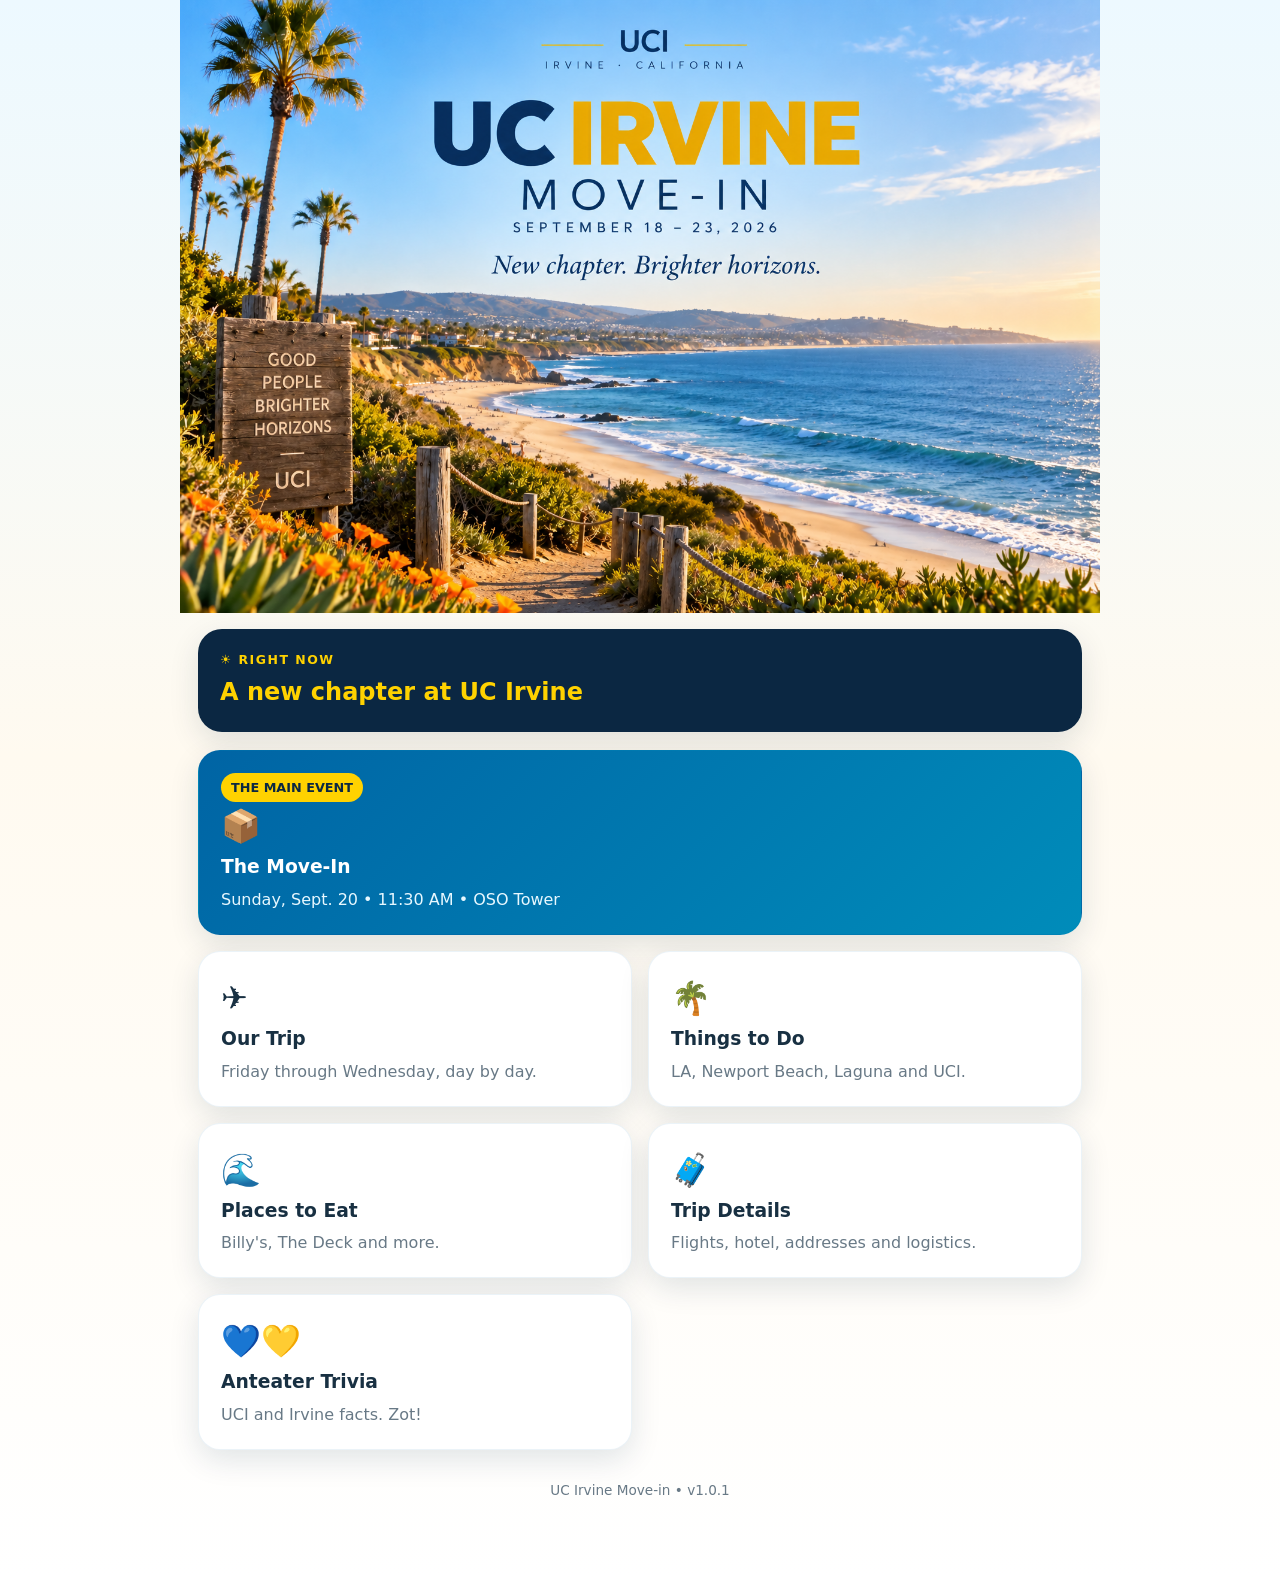
==== index.html @ 87d3b4e6 "Update UC Irvine Move-in app to v1.0.1" ====
<!doctype html><html><head><meta charset="utf-8"><meta name="viewport" content="width=device-width,initial-scale=1"><title>UC Irvine Move-in</title><link rel="stylesheet" href="styles.css"></head><body><main class="wrap"><section class="hero hero-image" aria-label="UC Irvine Move-in, September 18–23, 2026"></section><section class="right-now"><div class="eyebrow">☀️ Right Now</div><strong id="right-now-text">California is coming</strong></section><section class="grid"><a class="card feature" href="move-in.html"><span class="badge">THE MAIN EVENT</span><div class="icon">📦</div><h3>The Move-In</h3><p>Sunday, Sept. 20 • 11:30 AM • OSO Tower</p></a><a class="card" href="trip.html"><div class="icon">✈️</div><h3>Our Trip</h3><p>Friday through Wednesday, day by day.</p></a><a class="card" href="things.html"><div class="icon">🌴</div><h3>Things to Do</h3><p>LA, Newport Beach, Laguna and UCI.</p></a><a class="card" href="food.html"><div class="icon">🌊</div><h3>Places to Eat</h3><p>Billy's, The Deck and more.</p></a><a class="card" href="details.html"><div class="icon">🧳</div><h3>Trip Details</h3><p>Flights, hotel, addresses and logistics.</p></a><a class="card" href="trivia.html"><div class="icon">💙💛</div><h3>Anteater Trivia</h3><p>UCI and Irvine facts. Zot!</p></a></section><div class="footer">UC Irvine Move-in • v1.0.1</div></main><script src="app.js"></script></body></html>
---- styles.css ----
:root{--blue:#0064a4;--gold:#ffd200;--navy:#0b2742;--sand:#fff8e8;--sky:#e9f7ff;--ink:#183042;--muted:#687986;--white:#fff;--shadow:0 10px 30px rgba(11,39,66,.12)}
*{box-sizing:border-box}body{margin:0;font-family:Inter,system-ui,-apple-system,BlinkMacSystemFont,"Segoe UI",sans-serif;color:var(--ink);background:linear-gradient(180deg,#edf9ff 0,#fffaf0 48%,#fff 100%);line-height:1.5}a{color:inherit}.wrap{max-width:920px;margin:auto;padding:0 18px 48px}.hero{margin:0 -18px 24px;min-height:360px;background:url('hero-coast.png') center/cover no-repeat;display:flex;align-items:flex-end;padding:32px 24px;color:white}.hero-image{aspect-ratio:3/2;min-height:0}.eyebrow{text-transform:uppercase;font-weight:800;letter-spacing:.12em;font-size:.78rem;color:var(--gold)}h1{font-size:clamp(2.3rem,8vw,4.6rem);line-height:.95;margin:.35rem 0 .55rem}h2{font-size:1.6rem;margin:2rem 0 1rem}h3{margin:.2rem 0 .4rem}.subtitle{font-size:1.05rem;opacity:.95}.right-now{background:var(--navy);color:#fff;padding:22px;border-radius:24px;box-shadow:var(--shadow);margin-top:-8px}.right-now strong{display:block;color:var(--gold);font-size:1.5rem;margin-top:4px}.grid{display:grid;grid-template-columns:repeat(2,minmax(0,1fr));gap:16px;margin-top:18px}.card{background:white;border-radius:22px;padding:22px;text-decoration:none;box-shadow:var(--shadow);border:1px solid rgba(0,100,164,.08);transition:.15s transform}.card:hover{transform:translateY(-2px)}.card .icon{font-size:2rem}.card p{color:var(--muted);margin:.3rem 0 0}.feature{grid-column:1/-1;background:linear-gradient(135deg,var(--blue),#008cba);color:#fff}.feature p{color:#e7f8ff}.feature .badge{display:inline-block;background:var(--gold);color:var(--navy);font-weight:800;border-radius:999px;padding:5px 10px;font-size:.8rem}.back{display:inline-block;margin:14px 0;padding:9px 12px;background:#fff;border:1px solid rgba(0,100,164,.14);border-radius:999px;box-shadow:0 4px 14px rgba(11,39,66,.08);text-decoration:none;font-weight:800;color:var(--blue)}.page-head{background:var(--navy);color:#fff;margin:0 -18px 24px;padding:24px 18px}.page-head h1{font-size:2.3rem;margin:.2rem 0}.day,.info,.restaurant,.activity,.question{background:#fff;border-radius:20px;padding:20px;margin:14px 0;box-shadow:var(--shadow)}.day h2{margin:0;color:var(--blue)}.item{padding:12px 0;border-bottom:1px solid #e8eef2}.item:last-child{border-bottom:0}.time{font-weight:800;color:var(--navy)}.movein{border:3px solid var(--gold);background:linear-gradient(180deg,#fffdf2,#fff)}.pill{display:inline-block;border-radius:999px;background:var(--sky);color:var(--blue);font-weight:800;padding:4px 9px;margin:3px 4px 3px 0;font-size:.82rem}.photo{height:210px;border-radius:18px;background-size:cover;background-position:center;margin:12px 0}.button{display:inline-block;background:var(--blue);color:#fff;text-decoration:none;font-weight:800;padding:10px 14px;border-radius:12px;margin-top:8px}.answer-btn{display:block;width:100%;text-align:left;border:1px solid #c9d9e4;background:#fff;border-radius:12px;padding:12px;margin:8px 0;font:inherit;cursor:pointer}.answer-btn:hover{background:#f5fbff}.feedback{font-weight:800;margin-top:10px}.footer{text-align:center;color:var(--muted);padding:30px 0;font-size:.85rem}@media(max-width:620px){.grid{grid-template-columns:1fr}.hero-image{aspect-ratio:3/2;min-height:0}.feature{grid-column:auto}}
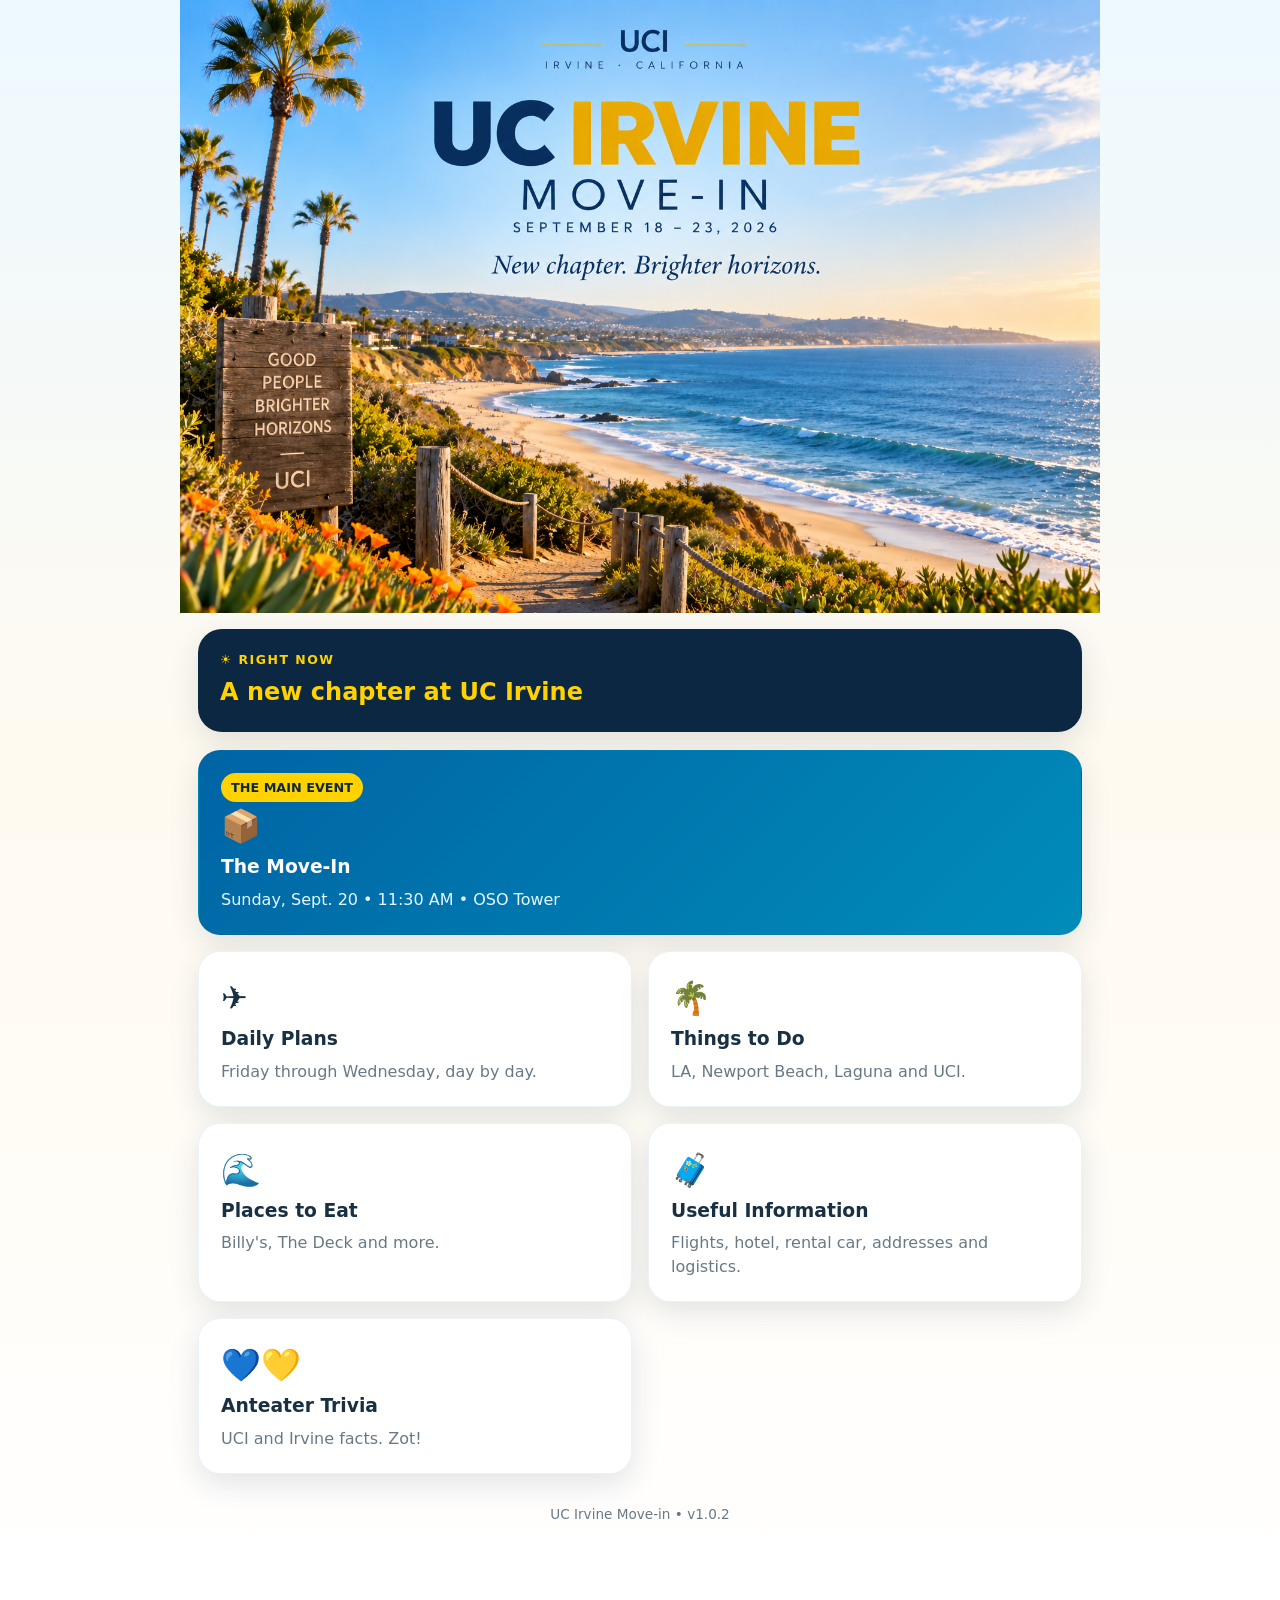
==== commit e95b22a0: "Update UC Irvine Move-in app to v1.0.2" ====
--- a/index.html
+++ b/index.html
@@ -1 +1 @@
-<!doctype html><html><head><meta charset="utf-8"><meta name="viewport" content="width=device-width,initial-scale=1"><title>UC Irvine Move-in</title><link rel="stylesheet" href="styles.css"></head><body><main class="wrap"><section class="hero hero-image" aria-label="UC Irvine Move-in, September 18–23, 2026"></section><section class="right-now"><div class="eyebrow">☀️ Right Now</div><strong id="right-now-text">California is coming</strong></section><section class="grid"><a class="card feature" href="move-in.html"><span class="badge">THE MAIN EVENT</span><div class="icon">📦</div><h3>The Move-In</h3><p>Sunday, Sept. 20 • 11:30 AM • OSO Tower</p></a><a class="card" href="trip.html"><div class="icon">✈️</div><h3>Our Trip</h3><p>Friday through Wednesday, day by day.</p></a><a class="card" href="things.html"><div class="icon">🌴</div><h3>Things to Do</h3><p>LA, Newport Beach, Laguna and UCI.</p></a><a class="card" href="food.html"><div class="icon">🌊</div><h3>Places to Eat</h3><p>Billy's, The Deck and more.</p></a><a class="card" href="details.html"><div class="icon">🧳</div><h3>Trip Details</h3><p>Flights, hotel, addresses and logistics.</p></a><a class="card" href="trivia.html"><div class="icon">💙💛</div><h3>Anteater Trivia</h3><p>UCI and Irvine facts. Zot!</p></a></section><div class="footer">UC Irvine Move-in • v1.0.1</div></main><script src="app.js"></script></body></html>
+<!doctype html><html><head><meta charset="utf-8"><meta name="viewport" content="width=device-width,initial-scale=1"><title>UC Irvine Move-in</title><link rel="stylesheet" href="styles.css"></head><body><main class="wrap"><section class="hero hero-image" aria-label="UC Irvine Move-in, September 18–23, 2026"></section><section class="right-now"><div class="eyebrow">☀️ Right Now</div><strong id="right-now-text">California is coming</strong></section><section class="grid"><a class="card feature" href="move-in.html"><span class="badge">THE MAIN EVENT</span><div class="icon">📦</div><h3>The Move-In</h3><p>Sunday, Sept. 20 • 11:30 AM • OSO Tower</p></a><a class="card" href="trip.html"><div class="icon">✈️</div><h3>Daily Plans</h3><p>Friday through Wednesday, day by day.</p></a><a class="card" href="things.html"><div class="icon">🌴</div><h3>Things to Do</h3><p>LA, Newport Beach, Laguna and UCI.</p></a><a class="card" href="food.html"><div class="icon">🌊</div><h3>Places to Eat</h3><p>Billy's, The Deck and more.</p></a><a class="card" href="details.html"><div class="icon">🧳</div><h3>Useful Information</h3><p>Flights, hotel, rental car, addresses and logistics.</p></a><a class="card" href="trivia.html"><div class="icon">💙💛</div><h3>Anteater Trivia</h3><p>UCI and Irvine facts. Zot!</p></a></section><div class="footer">UC Irvine Move-in • v1.0.2</div></main><script src="app.js"></script></body></html>
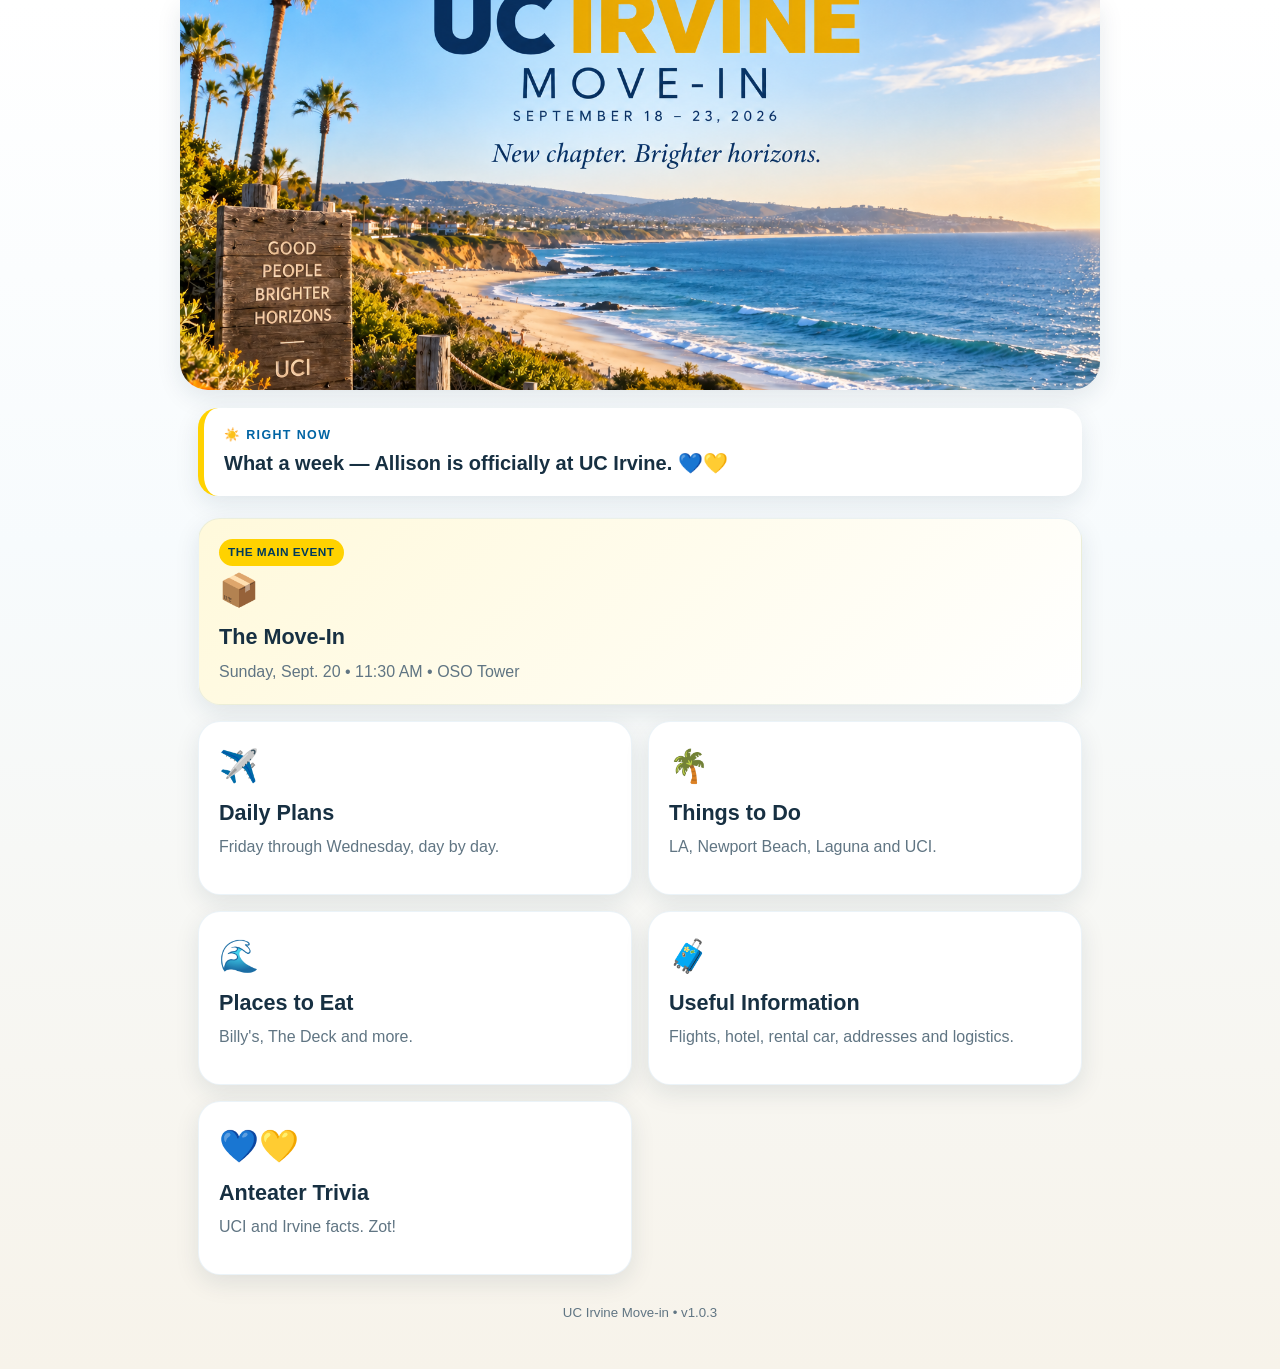
==== commit 5c380162: "Update hotel info and campus map in v1.0.3" ====
--- a/index.html
+++ b/index.html
@@ -1 +1 @@
-<!doctype html><html><head><meta charset="utf-8"><meta name="viewport" content="width=device-width,initial-scale=1"><title>UC Irvine Move-in</title><link rel="stylesheet" href="styles.css"></head><body><main class="wrap"><section class="hero hero-image" aria-label="UC Irvine Move-in, September 18–23, 2026"></section><section class="right-now"><div class="eyebrow">☀️ Right Now</div><strong id="right-now-text">California is coming</strong></section><section class="grid"><a class="card feature" href="move-in.html"><span class="badge">THE MAIN EVENT</span><div class="icon">📦</div><h3>The Move-In</h3><p>Sunday, Sept. 20 • 11:30 AM • OSO Tower</p></a><a class="card" href="trip.html"><div class="icon">✈️</div><h3>Daily Plans</h3><p>Friday through Wednesday, day by day.</p></a><a class="card" href="things.html"><div class="icon">🌴</div><h3>Things to Do</h3><p>LA, Newport Beach, Laguna and UCI.</p></a><a class="card" href="food.html"><div class="icon">🌊</div><h3>Places to Eat</h3><p>Billy's, The Deck and more.</p></a><a class="card" href="details.html"><div class="icon">🧳</div><h3>Useful Information</h3><p>Flights, hotel, rental car, addresses and logistics.</p></a><a class="card" href="trivia.html"><div class="icon">💙💛</div><h3>Anteater Trivia</h3><p>UCI and Irvine facts. Zot!</p></a></section><div class="footer">UC Irvine Move-in • v1.0.2</div></main><script src="app.js"></script></body></html>
+<!doctype html><html><head><meta charset="utf-8"><meta name="viewport" content="width=device-width,initial-scale=1"><title>UC Irvine Move-in</title><link rel="stylesheet" href="styles.css"></head><body><main class="wrap"><section class="hero hero-image" aria-label="UC Irvine Move-in, September 18–23, 2026"></section><section class="right-now"><div class="eyebrow">☀️ Right Now</div><strong id="right-now-text">California is coming</strong></section><section class="grid"><a class="card feature" href="move-in.html"><span class="badge">THE MAIN EVENT</span><div class="icon">📦</div><h3>The Move-In</h3><p>Sunday, Sept. 20 • 11:30 AM • OSO Tower</p></a><a class="card" href="trip.html"><div class="icon">✈️</div><h3>Daily Plans</h3><p>Friday through Wednesday, day by day.</p></a><a class="card" href="things.html"><div class="icon">🌴</div><h3>Things to Do</h3><p>LA, Newport Beach, Laguna and UCI.</p></a><a class="card" href="food.html"><div class="icon">🌊</div><h3>Places to Eat</h3><p>Billy's, The Deck and more.</p></a><a class="card" href="details.html"><div class="icon">🧳</div><h3>Useful Information</h3><p>Flights, hotel, rental car, addresses and logistics.</p></a><a class="card" href="trivia.html"><div class="icon">💙💛</div><h3>Anteater Trivia</h3><p>UCI and Irvine facts. Zot!</p></a></section><div class="footer">UC Irvine Move-in • v1.0.3</div></main><script src="app.js"></script></body></html>
--- a/styles.css
+++ b/styles.css
@@ -1,2 +1,3 @@
-:root{--blue:#0064a4;--gold:#ffd200;--navy:#0b2742;--sand:#fff8e8;--sky:#e9f7ff;--ink:#183042;--muted:#687986;--white:#fff;--shadow:0 10px 30px rgba(11,39,66,.12)}
-*{box-sizing:border-box}body{margin:0;font-family:Inter,system-ui,-apple-system,BlinkMacSystemFont,"Segoe UI",sans-serif;color:var(--ink);background:linear-gradient(180deg,#edf9ff 0,#fffaf0 48%,#fff 100%);line-height:1.5}a{color:inherit}.wrap{max-width:920px;margin:auto;padding:0 18px 48px}.hero{margin:0 -18px 24px;min-height:360px;background:url('hero-coast.png') center/cover no-repeat;display:flex;align-items:flex-end;padding:32px 24px;color:white}.hero-image{aspect-ratio:3/2;min-height:0}.eyebrow{text-transform:uppercase;font-weight:800;letter-spacing:.12em;font-size:.78rem;color:var(--gold)}h1{font-size:clamp(2.3rem,8vw,4.6rem);line-height:.95;margin:.35rem 0 .55rem}h2{font-size:1.6rem;margin:2rem 0 1rem}h3{margin:.2rem 0 .4rem}.subtitle{font-size:1.05rem;opacity:.95}.right-now{background:var(--navy);color:#fff;padding:22px;border-radius:24px;box-shadow:var(--shadow);margin-top:-8px}.right-now strong{display:block;color:var(--gold);font-size:1.5rem;margin-top:4px}.grid{display:grid;grid-template-columns:repeat(2,minmax(0,1fr));gap:16px;margin-top:18px}.card{background:white;border-radius:22px;padding:22px;text-decoration:none;box-shadow:var(--shadow);border:1px solid rgba(0,100,164,.08);transition:.15s transform}.card:hover{transform:translateY(-2px)}.card .icon{font-size:2rem}.card p{color:var(--muted);margin:.3rem 0 0}.feature{grid-column:1/-1;background:linear-gradient(135deg,var(--blue),#008cba);color:#fff}.feature p{color:#e7f8ff}.feature .badge{display:inline-block;background:var(--gold);color:var(--navy);font-weight:800;border-radius:999px;padding:5px 10px;font-size:.8rem}.back{display:inline-block;margin:14px 0;padding:9px 12px;background:#fff;border:1px solid rgba(0,100,164,.14);border-radius:999px;box-shadow:0 4px 14px rgba(11,39,66,.08);text-decoration:none;font-weight:800;color:var(--blue)}.page-head{background:var(--navy);color:#fff;margin:0 -18px 24px;padding:24px 18px}.page-head h1{font-size:2.3rem;margin:.2rem 0}.day,.info,.restaurant,.activity,.question{background:#fff;border-radius:20px;padding:20px;margin:14px 0;box-shadow:var(--shadow)}.day h2{margin:0;color:var(--blue)}.item{padding:12px 0;border-bottom:1px solid #e8eef2}.item:last-child{border-bottom:0}.time{font-weight:800;color:var(--navy)}.movein{border:3px solid var(--gold);background:linear-gradient(180deg,#fffdf2,#fff)}.pill{display:inline-block;border-radius:999px;background:var(--sky);color:var(--blue);font-weight:800;padding:4px 9px;margin:3px 4px 3px 0;font-size:.82rem}.photo{height:210px;border-radius:18px;background-size:cover;background-position:center;margin:12px 0}.button{display:inline-block;background:var(--blue);color:#fff;text-decoration:none;font-weight:800;padding:10px 14px;border-radius:12px;margin-top:8px}.answer-btn{display:block;width:100%;text-align:left;border:1px solid #c9d9e4;background:#fff;border-radius:12px;padding:12px;margin:8px 0;font:inherit;cursor:pointer}.answer-btn:hover{background:#f5fbff}.feedback{font-weight:800;margin-top:10px}.footer{text-align:center;color:var(--muted);padding:30px 0;font-size:.85rem}@media(max-width:620px){.grid{grid-template-columns:1fr}.hero-image{aspect-ratio:3/2;min-height:0}.feature{grid-column:auto}}
+:root{--uci-blue:#0064a4;--uci-dark:#003b5c;--uci-gold:#ffd200;--sand:#f7f3ea;--ink:#173042;--muted:#607583;--card:#fff;--line:#dce6eb;--shadow:0 8px 24px rgba(18,49,67,.10)}
+*{box-sizing:border-box}html{background:var(--sand)}body{margin:0;font-family:-apple-system,BlinkMacSystemFont,"Segoe UI",Roboto,Helvetica,Arial,sans-serif;color:var(--ink);background:linear-gradient(#fff 0,#f7fbfd 34rem,var(--sand) 100%);line-height:1.5}.wrap{width:min(920px,100%);margin:0 auto;padding:0 18px 42px}.hero{margin:0 -18px 18px;min-height:390px;background-position:center;background-size:cover;border-radius:0 0 28px 28px;box-shadow:var(--shadow)}.hero-image{background-image:url('hero-coast.png')}.right-now{margin:18px 0 22px;padding:18px 20px;border-radius:20px;background:#fff;box-shadow:var(--shadow);border-left:6px solid var(--uci-gold)}.right-now strong{display:block;font-size:1.25rem;margin-top:3px}.eyebrow{font-size:.78rem;font-weight:800;text-transform:uppercase;letter-spacing:.11em;color:var(--uci-blue)}.grid{display:grid;grid-template-columns:repeat(2,minmax(0,1fr));gap:16px}.card,.info,.activity,.restaurant,.day,.question{background:var(--card);border-radius:22px;padding:20px;box-shadow:var(--shadow);border:1px solid rgba(0,100,164,.08)}.card{display:block;color:inherit;text-decoration:none;min-height:174px;transition:transform .15s ease,box-shadow .15s ease}.card:hover{transform:translateY(-2px);box-shadow:0 12px 30px rgba(18,49,67,.15)}.card.feature{grid-column:1/-1;background:linear-gradient(135deg,#fff9db,#fff)}.card h3{font-size:1.35rem;margin:7px 0 6px}.card p{color:var(--muted);margin:0}.icon{font-size:2rem}.badge,.pill{display:inline-block;background:#e8f4fa;color:var(--uci-blue);font-weight:800;font-size:.74rem;letter-spacing:.04em;padding:5px 9px;border-radius:999px}.badge{background:var(--uci-gold);color:var(--uci-dark)}.footer{text-align:center;color:var(--muted);font-size:.83rem;margin:28px 0 4px}.back{display:inline-block;margin:18px 0 4px;text-decoration:none;color:var(--uci-blue);font-weight:800}.page-head{padding:10px 2px 16px}.page-head h1{margin:2px 0;font-size:clamp(2rem,7vw,3.1rem);line-height:1.05;color:var(--uci-dark)}.info,.activity,.restaurant,.day,.question{margin-bottom:16px}.info h2,.activity h2,.restaurant h2,.day h2,.question h2{margin:0 0 8px;color:var(--uci-dark)}.movein{border-top:6px solid var(--uci-gold)}.item{padding:10px 0;border-top:1px solid var(--line)}.item:first-of-type{border-top:0}.time{font-weight:800;color:var(--uci-dark)}.button{display:inline-block;text-decoration:none;background:var(--uci-blue);color:white;font-weight:800;border-radius:12px;padding:10px 14px;margin:8px 8px 0 0;border:0}.button.secondary{background:white;color:var(--uci-blue);border:2px solid var(--uci-blue)}.photo{height:300px;background-size:cover;background-position:center;border-radius:18px;margin-top:14px}.photo-caption{font-size:.82rem;color:var(--muted);margin-top:6px}.amenities{padding-left:1.25rem;margin:10px 0}.amenities li{margin:7px 0}.amenity-group{margin-top:16px}.amenity-group h3{font-size:1rem;margin:0 0 4px;color:var(--uci-blue)}.map-wrap{overflow:hidden;border-radius:18px;border:1px solid var(--line);margin:14px 0 6px;background:#eef5f8}.map-wrap iframe{display:block;width:100%;height:320px;border:0}.map-key{display:flex;gap:14px;flex-wrap:wrap;font-size:.9rem;margin-top:8px;color:var(--muted)}.map-key strong{color:var(--ink)}.answer-btn{display:block;width:100%;text-align:left;background:white;border:2px solid #d9e7ee;border-radius:14px;padding:13px 14px;margin:9px 0;font:inherit;font-weight:700;color:var(--ink)}.answer-btn:disabled{opacity:.72}.feedback{margin-top:15px;font-weight:650}.hotel-meta{color:var(--muted);margin-top:0}
+@media(max-width:640px){.wrap{padding-left:14px;padding-right:14px}.hero{margin-left:-14px;margin-right:-14px;min-height:310px}.grid{grid-template-columns:1fr}.card.feature{grid-column:auto}.card{min-height:0}.photo{height:230px}.map-wrap iframe{height:280px}}
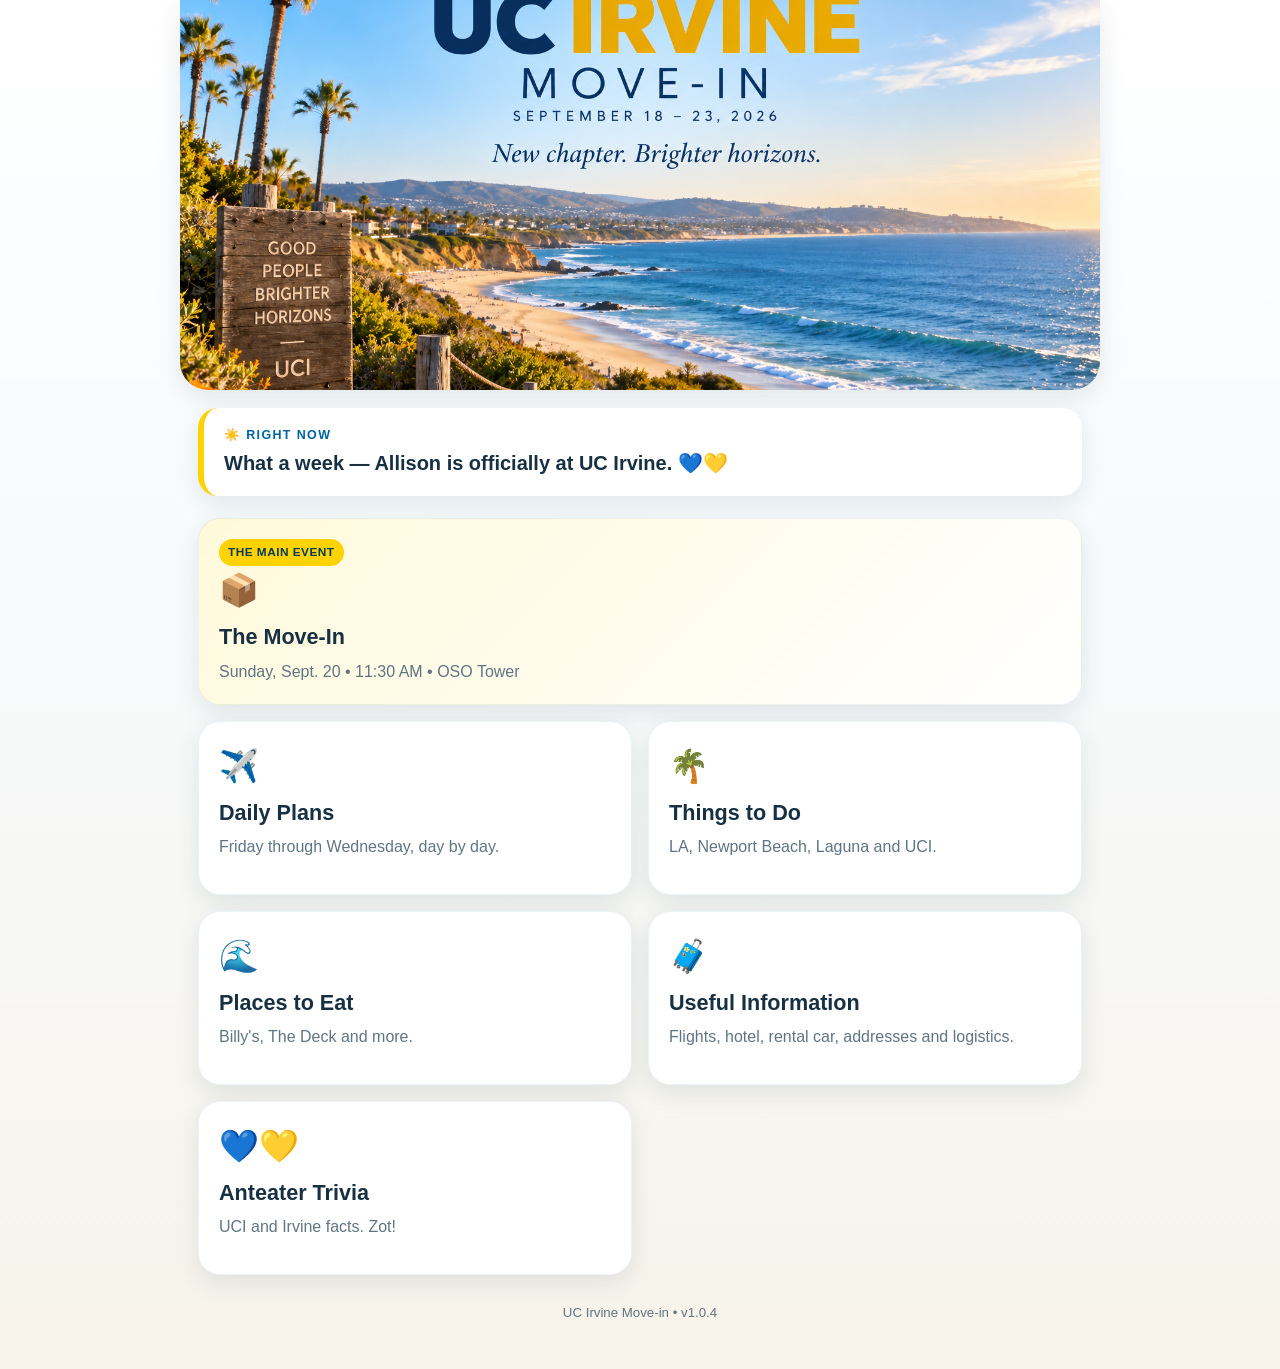
==== commit 0f4dbb3e: "Fix hotel campus map and add bottom home links in v1.0.4" ====
--- a/index.html
+++ b/index.html
@@ -1 +1 @@
-<!doctype html><html><head><meta charset="utf-8"><meta name="viewport" content="width=device-width,initial-scale=1"><title>UC Irvine Move-in</title><link rel="stylesheet" href="styles.css"></head><body><main class="wrap"><section class="hero hero-image" aria-label="UC Irvine Move-in, September 18–23, 2026"></section><section class="right-now"><div class="eyebrow">☀️ Right Now</div><strong id="right-now-text">California is coming</strong></section><section class="grid"><a class="card feature" href="move-in.html"><span class="badge">THE MAIN EVENT</span><div class="icon">📦</div><h3>The Move-In</h3><p>Sunday, Sept. 20 • 11:30 AM • OSO Tower</p></a><a class="card" href="trip.html"><div class="icon">✈️</div><h3>Daily Plans</h3><p>Friday through Wednesday, day by day.</p></a><a class="card" href="things.html"><div class="icon">🌴</div><h3>Things to Do</h3><p>LA, Newport Beach, Laguna and UCI.</p></a><a class="card" href="food.html"><div class="icon">🌊</div><h3>Places to Eat</h3><p>Billy's, The Deck and more.</p></a><a class="card" href="details.html"><div class="icon">🧳</div><h3>Useful Information</h3><p>Flights, hotel, rental car, addresses and logistics.</p></a><a class="card" href="trivia.html"><div class="icon">💙💛</div><h3>Anteater Trivia</h3><p>UCI and Irvine facts. Zot!</p></a></section><div class="footer">UC Irvine Move-in • v1.0.3</div></main><script src="app.js"></script></body></html>
+<!doctype html><html><head><meta charset="utf-8"><meta name="viewport" content="width=device-width,initial-scale=1"><title>UC Irvine Move-in</title><link rel="stylesheet" href="styles.css"></head><body><main class="wrap"><section class="hero hero-image" aria-label="UC Irvine Move-in, September 18–23, 2026"></section><section class="right-now"><div class="eyebrow">☀️ Right Now</div><strong id="right-now-text">California is coming</strong></section><section class="grid"><a class="card feature" href="move-in.html"><span class="badge">THE MAIN EVENT</span><div class="icon">📦</div><h3>The Move-In</h3><p>Sunday, Sept. 20 • 11:30 AM • OSO Tower</p></a><a class="card" href="trip.html"><div class="icon">✈️</div><h3>Daily Plans</h3><p>Friday through Wednesday, day by day.</p></a><a class="card" href="things.html"><div class="icon">🌴</div><h3>Things to Do</h3><p>LA, Newport Beach, Laguna and UCI.</p></a><a class="card" href="food.html"><div class="icon">🌊</div><h3>Places to Eat</h3><p>Billy's, The Deck and more.</p></a><a class="card" href="details.html"><div class="icon">🧳</div><h3>Useful Information</h3><p>Flights, hotel, rental car, addresses and logistics.</p></a><a class="card" href="trivia.html"><div class="icon">💙💛</div><h3>Anteater Trivia</h3><p>UCI and Irvine facts. Zot!</p></a></section><div class="footer">UC Irvine Move-in • v1.0.4</div></main><script src="app.js"></script></body></html>
--- a/styles.css
+++ b/styles.css
@@ -1,3 +1,5 @@
 :root{--uci-blue:#0064a4;--uci-dark:#003b5c;--uci-gold:#ffd200;--sand:#f7f3ea;--ink:#173042;--muted:#607583;--card:#fff;--line:#dce6eb;--shadow:0 8px 24px rgba(18,49,67,.10)}
 *{box-sizing:border-box}html{background:var(--sand)}body{margin:0;font-family:-apple-system,BlinkMacSystemFont,"Segoe UI",Roboto,Helvetica,Arial,sans-serif;color:var(--ink);background:linear-gradient(#fff 0,#f7fbfd 34rem,var(--sand) 100%);line-height:1.5}.wrap{width:min(920px,100%);margin:0 auto;padding:0 18px 42px}.hero{margin:0 -18px 18px;min-height:390px;background-position:center;background-size:cover;border-radius:0 0 28px 28px;box-shadow:var(--shadow)}.hero-image{background-image:url('hero-coast.png')}.right-now{margin:18px 0 22px;padding:18px 20px;border-radius:20px;background:#fff;box-shadow:var(--shadow);border-left:6px solid var(--uci-gold)}.right-now strong{display:block;font-size:1.25rem;margin-top:3px}.eyebrow{font-size:.78rem;font-weight:800;text-transform:uppercase;letter-spacing:.11em;color:var(--uci-blue)}.grid{display:grid;grid-template-columns:repeat(2,minmax(0,1fr));gap:16px}.card,.info,.activity,.restaurant,.day,.question{background:var(--card);border-radius:22px;padding:20px;box-shadow:var(--shadow);border:1px solid rgba(0,100,164,.08)}.card{display:block;color:inherit;text-decoration:none;min-height:174px;transition:transform .15s ease,box-shadow .15s ease}.card:hover{transform:translateY(-2px);box-shadow:0 12px 30px rgba(18,49,67,.15)}.card.feature{grid-column:1/-1;background:linear-gradient(135deg,#fff9db,#fff)}.card h3{font-size:1.35rem;margin:7px 0 6px}.card p{color:var(--muted);margin:0}.icon{font-size:2rem}.badge,.pill{display:inline-block;background:#e8f4fa;color:var(--uci-blue);font-weight:800;font-size:.74rem;letter-spacing:.04em;padding:5px 9px;border-radius:999px}.badge{background:var(--uci-gold);color:var(--uci-dark)}.footer{text-align:center;color:var(--muted);font-size:.83rem;margin:28px 0 4px}.back{display:inline-block;margin:18px 0 4px;text-decoration:none;color:var(--uci-blue);font-weight:800}.page-head{padding:10px 2px 16px}.page-head h1{margin:2px 0;font-size:clamp(2rem,7vw,3.1rem);line-height:1.05;color:var(--uci-dark)}.info,.activity,.restaurant,.day,.question{margin-bottom:16px}.info h2,.activity h2,.restaurant h2,.day h2,.question h2{margin:0 0 8px;color:var(--uci-dark)}.movein{border-top:6px solid var(--uci-gold)}.item{padding:10px 0;border-top:1px solid var(--line)}.item:first-of-type{border-top:0}.time{font-weight:800;color:var(--uci-dark)}.button{display:inline-block;text-decoration:none;background:var(--uci-blue);color:white;font-weight:800;border-radius:12px;padding:10px 14px;margin:8px 8px 0 0;border:0}.button.secondary{background:white;color:var(--uci-blue);border:2px solid var(--uci-blue)}.photo{height:300px;background-size:cover;background-position:center;border-radius:18px;margin-top:14px}.photo-caption{font-size:.82rem;color:var(--muted);margin-top:6px}.amenities{padding-left:1.25rem;margin:10px 0}.amenities li{margin:7px 0}.amenity-group{margin-top:16px}.amenity-group h3{font-size:1rem;margin:0 0 4px;color:var(--uci-blue)}.map-wrap{overflow:hidden;border-radius:18px;border:1px solid var(--line);margin:14px 0 6px;background:#eef5f8}.map-wrap iframe{display:block;width:100%;height:320px;border:0}.map-key{display:flex;gap:14px;flex-wrap:wrap;font-size:.9rem;margin-top:8px;color:var(--muted)}.map-key strong{color:var(--ink)}.answer-btn{display:block;width:100%;text-align:left;background:white;border:2px solid #d9e7ee;border-radius:14px;padding:13px 14px;margin:9px 0;font:inherit;font-weight:700;color:var(--ink)}.answer-btn:disabled{opacity:.72}.feedback{margin-top:15px;font-weight:650}.hotel-meta{color:var(--muted);margin-top:0}
 @media(max-width:640px){.wrap{padding-left:14px;padding-right:14px}.hero{margin-left:-14px;margin-right:-14px;min-height:310px}.grid{grid-template-columns:1fr}.card.feature{grid-column:auto}.card{min-height:0}.photo{height:230px}.map-wrap iframe{height:280px}}
+
+.bottom-back{margin-top:12px;margin-bottom:0}.locator-map{overflow:hidden;border-radius:18px;border:1px solid var(--line);margin:14px 0 6px;background:#eef6ef}.locator-map svg{display:block;width:100%;height:auto}.map-note{font-size:.8rem;color:var(--muted);margin:6px 0 0}
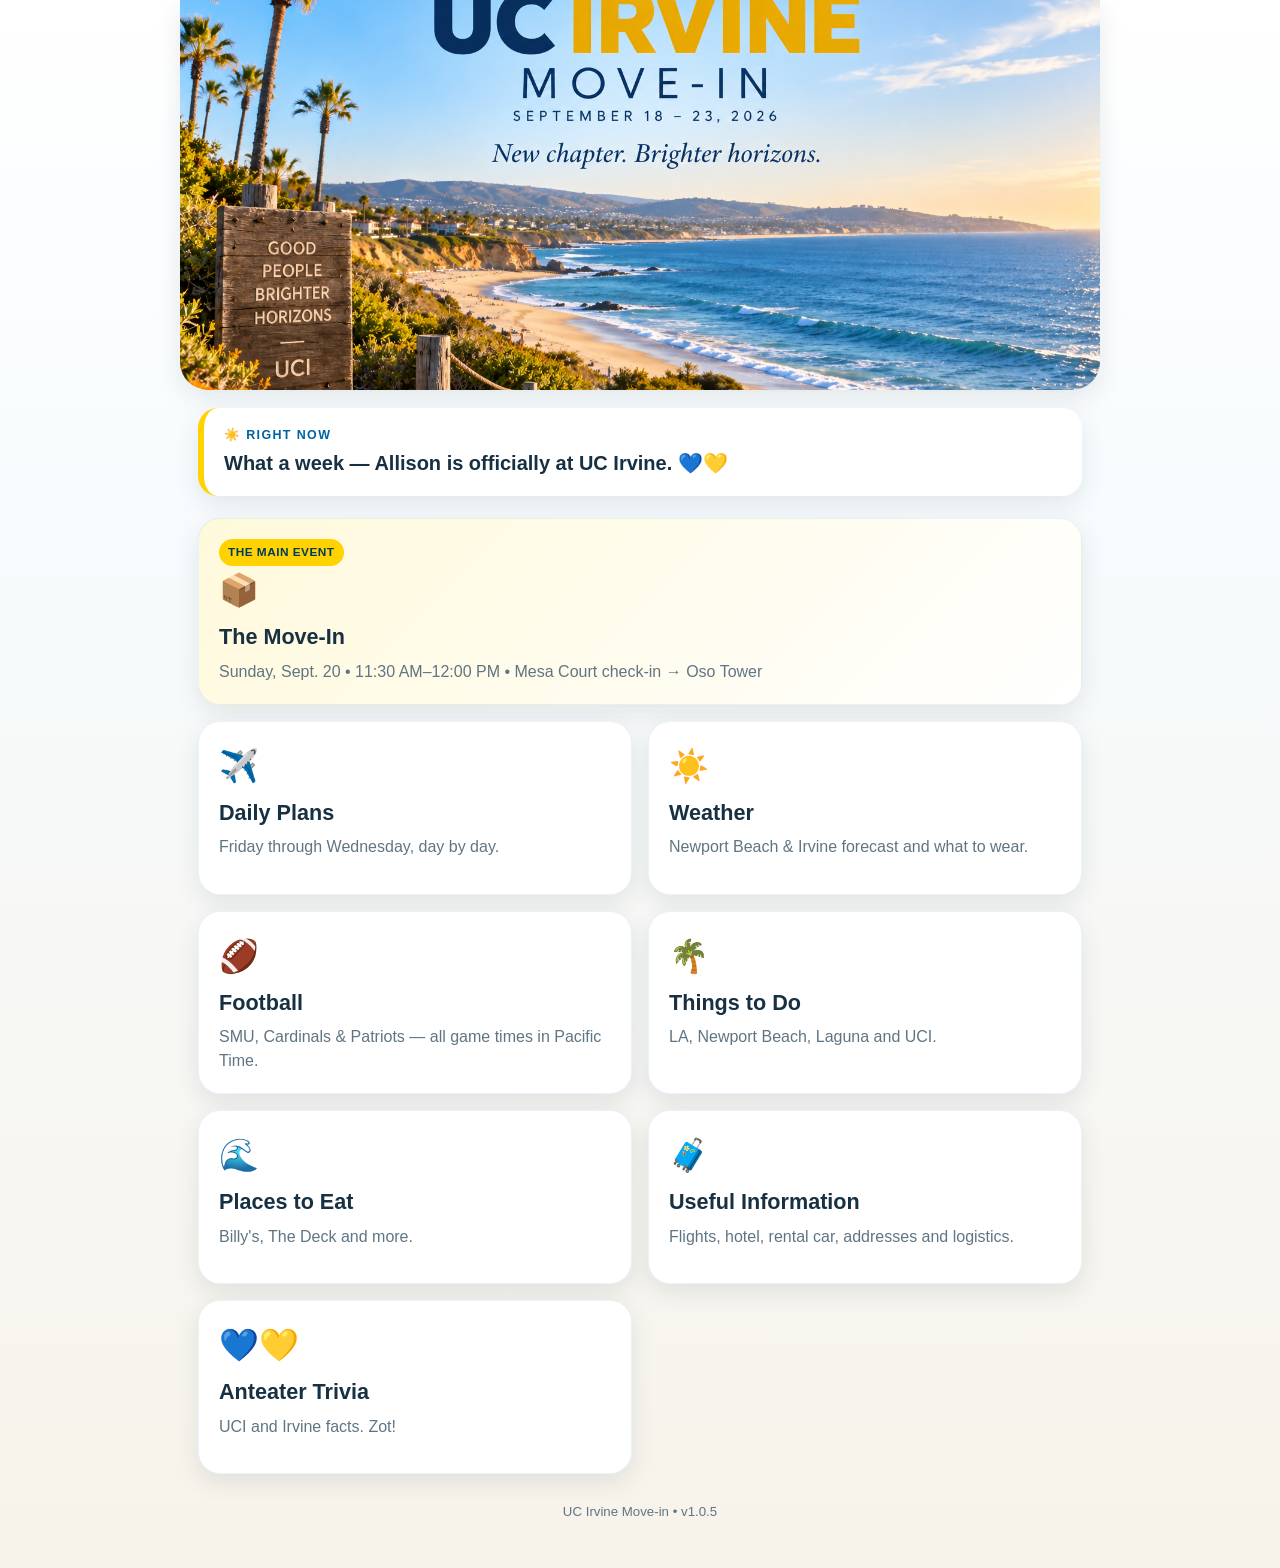
==== commit e7c14614: "Add football, weather and confirmed move-in details in v1.0.5" ====
--- a/index.html
+++ b/index.html
@@ -1 +1 @@
-<!doctype html><html><head><meta charset="utf-8"><meta name="viewport" content="width=device-width,initial-scale=1"><title>UC Irvine Move-in</title><link rel="stylesheet" href="styles.css"></head><body><main class="wrap"><section class="hero hero-image" aria-label="UC Irvine Move-in, September 18–23, 2026"></section><section class="right-now"><div class="eyebrow">☀️ Right Now</div><strong id="right-now-text">California is coming</strong></section><section class="grid"><a class="card feature" href="move-in.html"><span class="badge">THE MAIN EVENT</span><div class="icon">📦</div><h3>The Move-In</h3><p>Sunday, Sept. 20 • 11:30 AM • OSO Tower</p></a><a class="card" href="trip.html"><div class="icon">✈️</div><h3>Daily Plans</h3><p>Friday through Wednesday, day by day.</p></a><a class="card" href="things.html"><div class="icon">🌴</div><h3>Things to Do</h3><p>LA, Newport Beach, Laguna and UCI.</p></a><a class="card" href="food.html"><div class="icon">🌊</div><h3>Places to Eat</h3><p>Billy's, The Deck and more.</p></a><a class="card" href="details.html"><div class="icon">🧳</div><h3>Useful Information</h3><p>Flights, hotel, rental car, addresses and logistics.</p></a><a class="card" href="trivia.html"><div class="icon">💙💛</div><h3>Anteater Trivia</h3><p>UCI and Irvine facts. Zot!</p></a></section><div class="footer">UC Irvine Move-in • v1.0.4</div></main><script src="app.js"></script></body></html>
+<!doctype html><html><head><meta charset="utf-8"><meta name="viewport" content="width=device-width,initial-scale=1"><title>UC Irvine Move-in</title><link rel="stylesheet" href="styles.css"></head><body><main class="wrap"><section class="hero hero-image" aria-label="UC Irvine Move-in, September 18–23, 2026"></section><section class="right-now"><div class="eyebrow">☀️ Right Now</div><strong id="right-now-text">California is coming</strong></section><section class="grid"><a class="card feature" href="move-in.html"><span class="badge">THE MAIN EVENT</span><div class="icon">📦</div><h3>The Move-In</h3><p>Sunday, Sept. 20 • 11:30 AM–12:00 PM • Mesa Court check-in → Oso Tower</p></a><a class="card" href="trip.html"><div class="icon">✈️</div><h3>Daily Plans</h3><p>Friday through Wednesday, day by day.</p></a><a class="card" href="weather.html"><div class="icon">☀️</div><h3>Weather</h3><p>Newport Beach & Irvine forecast and what to wear.</p></a><a class="card" href="football.html"><div class="icon">🏈</div><h3>Football</h3><p>SMU, Cardinals & Patriots — all game times in Pacific Time.</p></a><a class="card" href="things.html"><div class="icon">🌴</div><h3>Things to Do</h3><p>LA, Newport Beach, Laguna and UCI.</p></a><a class="card" href="food.html"><div class="icon">🌊</div><h3>Places to Eat</h3><p>Billy's, The Deck and more.</p></a><a class="card" href="details.html"><div class="icon">🧳</div><h3>Useful Information</h3><p>Flights, hotel, rental car, addresses and logistics.</p></a><a class="card" href="trivia.html"><div class="icon">💙💛</div><h3>Anteater Trivia</h3><p>UCI and Irvine facts. Zot!</p></a></section><div class="footer">UC Irvine Move-in • v1.0.5</div></main><script src="app.js"></script></body></html>
--- a/styles.css
+++ b/styles.css
@@ -3,3 +3,5 @@
 @media(max-width:640px){.wrap{padding-left:14px;padding-right:14px}.hero{margin-left:-14px;margin-right:-14px;min-height:310px}.grid{grid-template-columns:1fr}.card.feature{grid-column:auto}.card{min-height:0}.photo{height:230px}.map-wrap iframe{height:280px}}
 
 .bottom-back{margin-top:12px;margin-bottom:0}.locator-map{overflow:hidden;border-radius:18px;border:1px solid var(--line);margin:14px 0 6px;background:#eef6ef}.locator-map svg{display:block;width:100%;height:auto}.map-note{font-size:.8rem;color:var(--muted);margin:6px 0 0}
+
+.timezone-note{margin:0;color:var(--muted)}.game-time{font-size:1.08rem;color:var(--uci-dark)}.football-main{border-top:6px solid var(--uci-gold)}.football-highlight{background:#fff9db;border-radius:14px;padding-left:12px;padding-right:12px}.football-highlight a{color:var(--uci-blue);font-weight:800;text-decoration:none}.watch-option{border-top:1px solid var(--line);padding:14px 0}.watch-option:first-of-type{border-top:0}.watch-option h3{margin:0 0 4px;color:var(--uci-blue)}.watch-option p{margin:0 0 4px}.conflict-note{background:#fff7e7;border-radius:12px;padding:10px 12px}.ticket-reminder{border-left:6px solid var(--uci-gold)}.weather-feature{border-top:6px solid var(--uci-gold)}.weather-grid{display:grid;grid-template-columns:repeat(2,minmax(0,1fr));gap:10px;margin-top:14px}.weather-grid>div{background:#f6fafc;border:1px solid var(--line);border-radius:14px;padding:13px}@media(max-width:640px){.weather-grid{grid-template-columns:1fr}}
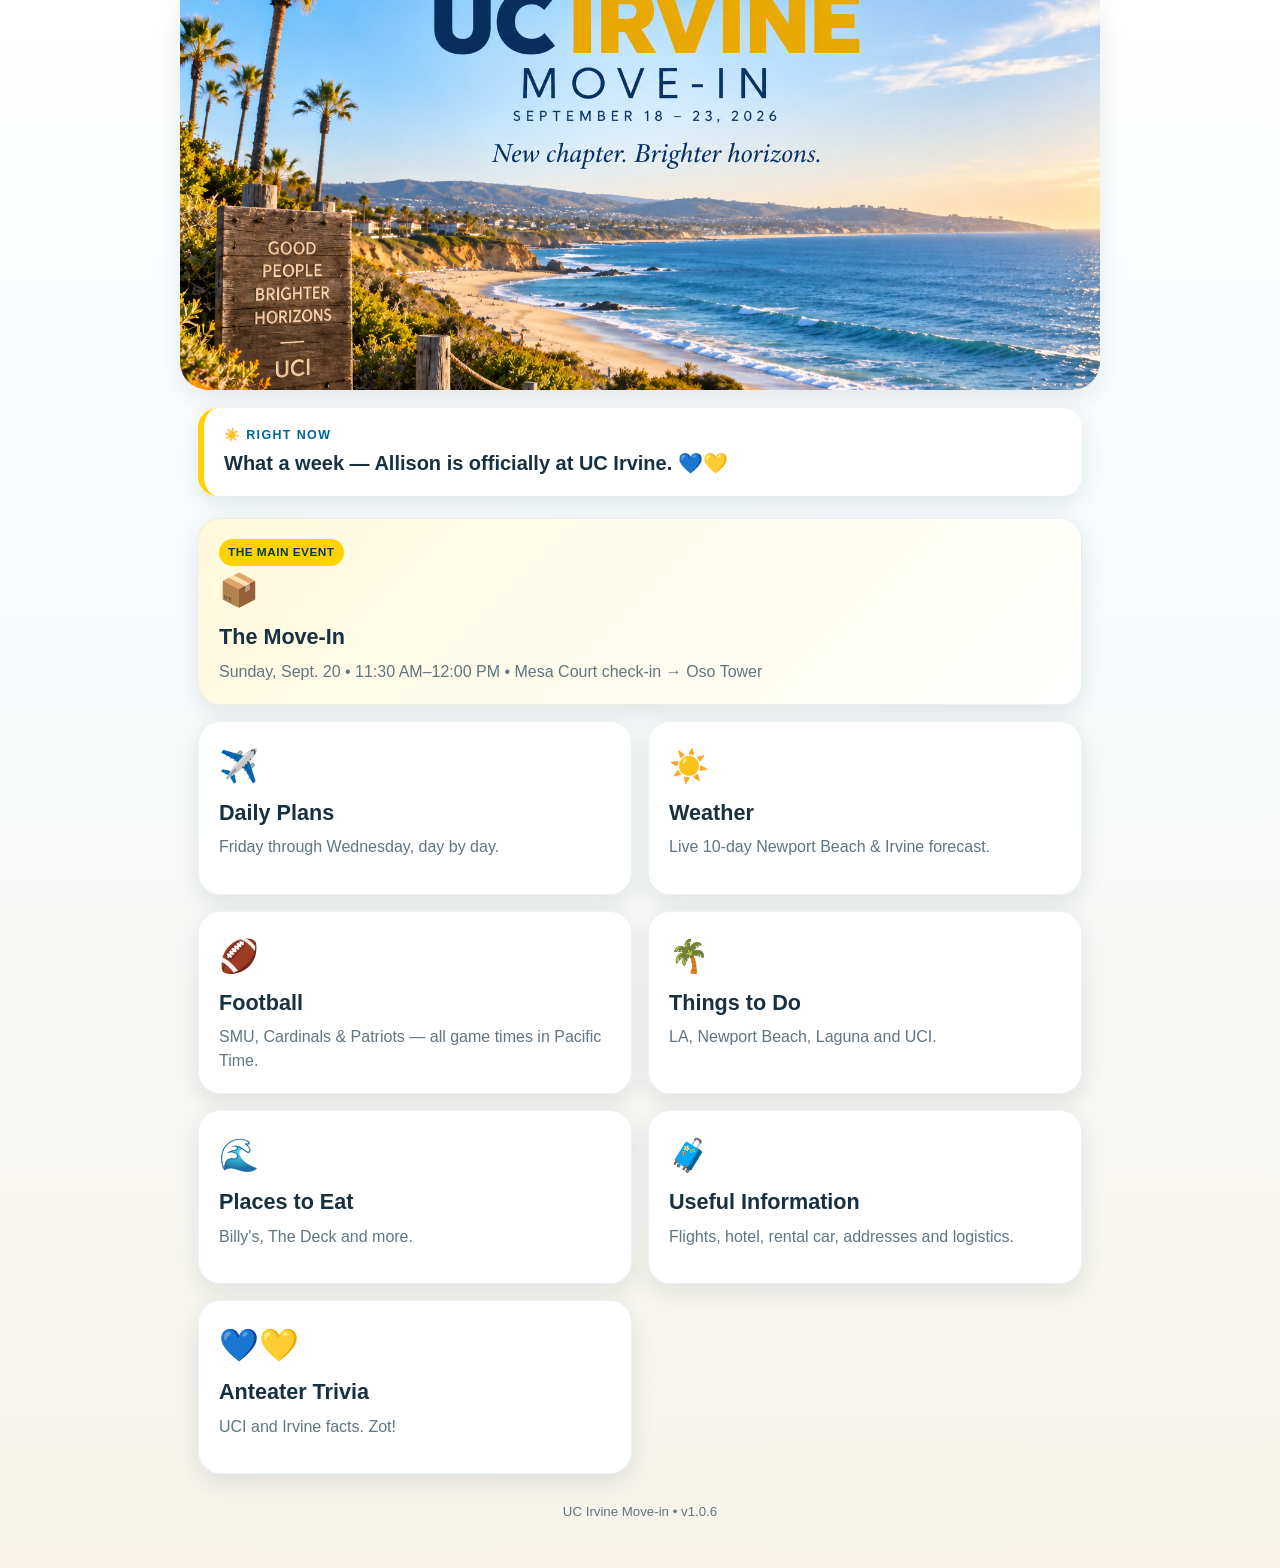
==== commit 53edb86d: "Add live 10-day weather forecast in v1.0.6" ====
--- a/index.html
+++ b/index.html
@@ -1 +1 @@
-<!doctype html><html><head><meta charset="utf-8"><meta name="viewport" content="width=device-width,initial-scale=1"><title>UC Irvine Move-in</title><link rel="stylesheet" href="styles.css"></head><body><main class="wrap"><section class="hero hero-image" aria-label="UC Irvine Move-in, September 18–23, 2026"></section><section class="right-now"><div class="eyebrow">☀️ Right Now</div><strong id="right-now-text">California is coming</strong></section><section class="grid"><a class="card feature" href="move-in.html"><span class="badge">THE MAIN EVENT</span><div class="icon">📦</div><h3>The Move-In</h3><p>Sunday, Sept. 20 • 11:30 AM–12:00 PM • Mesa Court check-in → Oso Tower</p></a><a class="card" href="trip.html"><div class="icon">✈️</div><h3>Daily Plans</h3><p>Friday through Wednesday, day by day.</p></a><a class="card" href="weather.html"><div class="icon">☀️</div><h3>Weather</h3><p>Newport Beach & Irvine forecast and what to wear.</p></a><a class="card" href="football.html"><div class="icon">🏈</div><h3>Football</h3><p>SMU, Cardinals & Patriots — all game times in Pacific Time.</p></a><a class="card" href="things.html"><div class="icon">🌴</div><h3>Things to Do</h3><p>LA, Newport Beach, Laguna and UCI.</p></a><a class="card" href="food.html"><div class="icon">🌊</div><h3>Places to Eat</h3><p>Billy's, The Deck and more.</p></a><a class="card" href="details.html"><div class="icon">🧳</div><h3>Useful Information</h3><p>Flights, hotel, rental car, addresses and logistics.</p></a><a class="card" href="trivia.html"><div class="icon">💙💛</div><h3>Anteater Trivia</h3><p>UCI and Irvine facts. Zot!</p></a></section><div class="footer">UC Irvine Move-in • v1.0.5</div></main><script src="app.js"></script></body></html>+<!doctype html><html><head><meta charset="utf-8"><meta name="viewport" content="width=device-width,initial-scale=1"><title>UC Irvine Move-in</title><link rel="stylesheet" href="styles.css"></head><body><main class="wrap"><section class="hero hero-image" aria-label="UC Irvine Move-in, September 18–23, 2026"></section><section class="right-now"><div class="eyebrow">☀️ Right Now</div><strong id="right-now-text">California is coming</strong></section><section class="grid"><a class="card feature" href="move-in.html"><span class="badge">THE MAIN EVENT</span><div class="icon">📦</div><h3>The Move-In</h3><p>Sunday, Sept. 20 • 11:30 AM–12:00 PM • Mesa Court check-in → Oso Tower</p></a><a class="card" href="trip.html"><div class="icon">✈️</div><h3>Daily Plans</h3><p>Friday through Wednesday, day by day.</p></a><a class="card" href="weather.html"><div class="icon">☀️</div><h3>Weather</h3><p>Live 10-day Newport Beach & Irvine forecast.</p></a><a class="card" href="football.html"><div class="icon">🏈</div><h3>Football</h3><p>SMU, Cardinals & Patriots — all game times in Pacific Time.</p></a><a class="card" href="things.html"><div class="icon">🌴</div><h3>Things to Do</h3><p>LA, Newport Beach, Laguna and UCI.</p></a><a class="card" href="food.html"><div class="icon">🌊</div><h3>Places to Eat</h3><p>Billy's, The Deck and more.</p></a><a class="card" href="details.html"><div class="icon">🧳</div><h3>Useful Information</h3><p>Flights, hotel, rental car, addresses and logistics.</p></a><a class="card" href="trivia.html"><div class="icon">💙💛</div><h3>Anteater Trivia</h3><p>UCI and Irvine facts. Zot!</p></a></section><div class="footer">UC Irvine Move-in • v1.0.6</div></main><script src="app.js"></script></body></html>
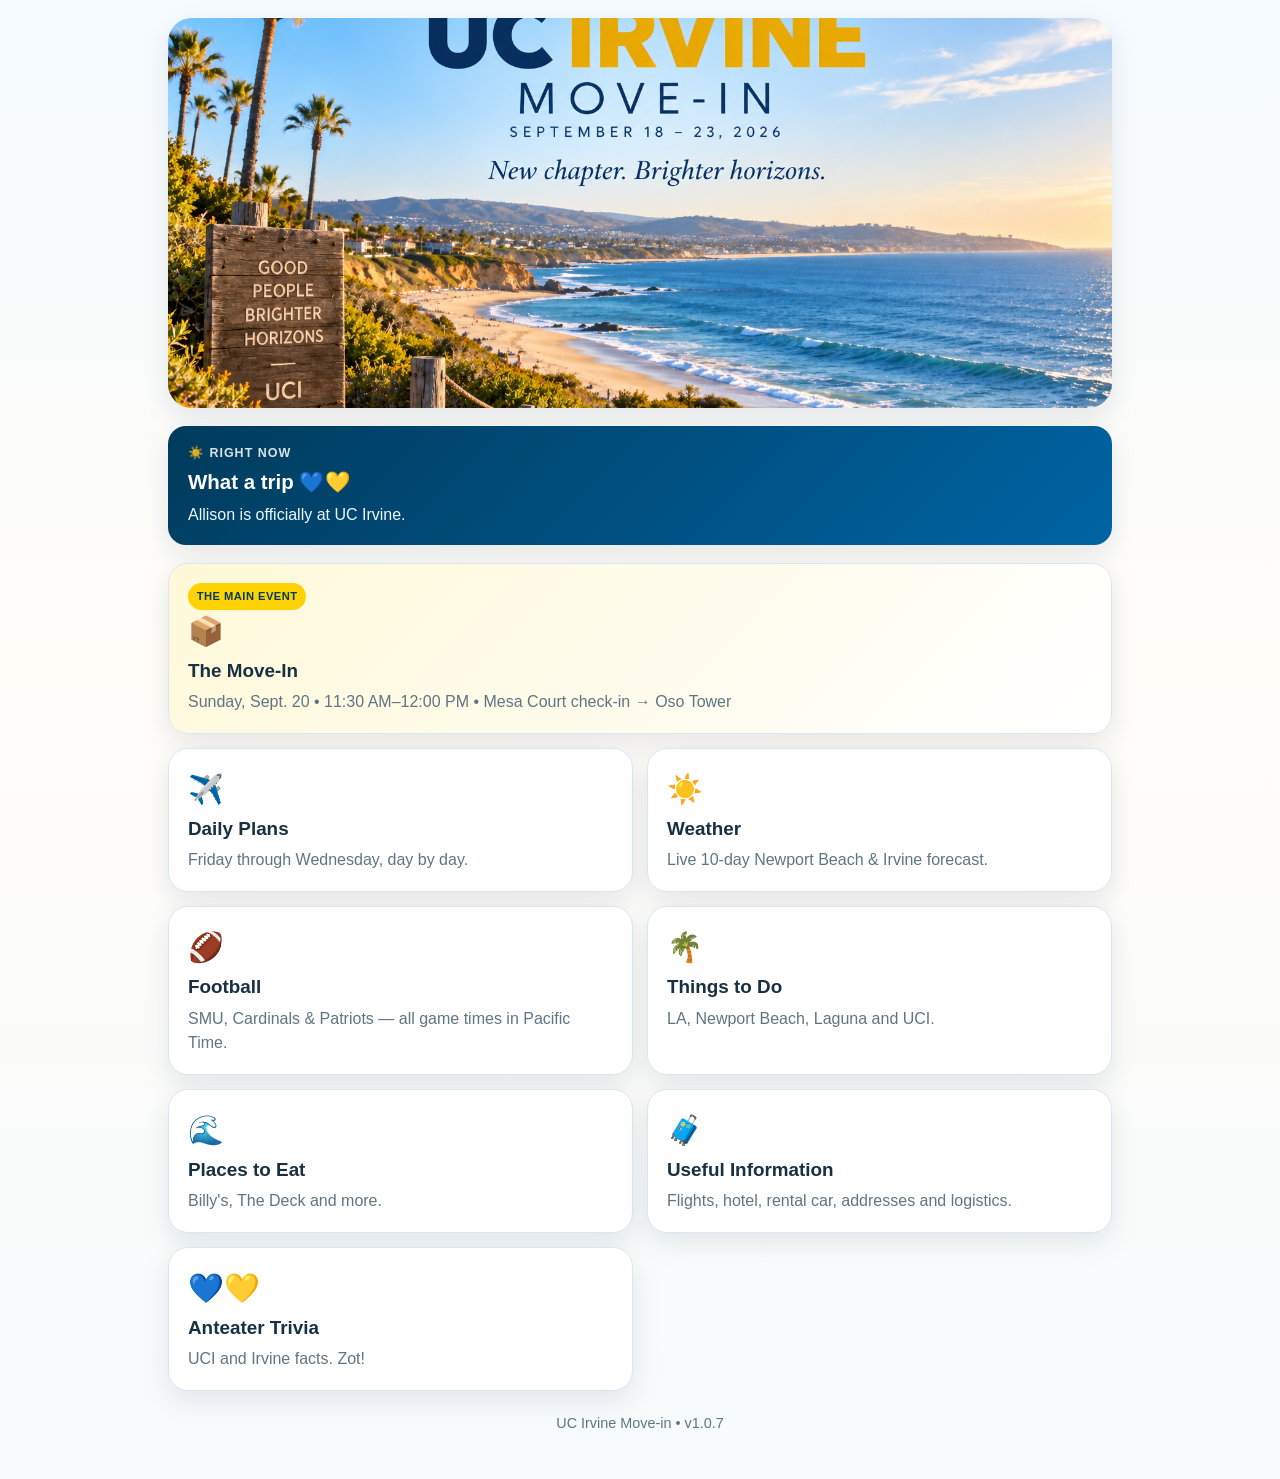
==== commit e2938f9b: "Prepare UC Irvine Move-in app for travel in v1.0.7" ====
--- a/index.html
+++ b/index.html
@@ -1 +1 @@
-<!doctype html><html><head><meta charset="utf-8"><meta name="viewport" content="width=device-width,initial-scale=1"><title>UC Irvine Move-in</title><link rel="stylesheet" href="styles.css"></head><body><main class="wrap"><section class="hero hero-image" aria-label="UC Irvine Move-in, September 18–23, 2026"></section><section class="right-now"><div class="eyebrow">☀️ Right Now</div><strong id="right-now-text">California is coming</strong></section><section class="grid"><a class="card feature" href="move-in.html"><span class="badge">THE MAIN EVENT</span><div class="icon">📦</div><h3>The Move-In</h3><p>Sunday, Sept. 20 • 11:30 AM–12:00 PM • Mesa Court check-in → Oso Tower</p></a><a class="card" href="trip.html"><div class="icon">✈️</div><h3>Daily Plans</h3><p>Friday through Wednesday, day by day.</p></a><a class="card" href="weather.html"><div class="icon">☀️</div><h3>Weather</h3><p>Live 10-day Newport Beach & Irvine forecast.</p></a><a class="card" href="football.html"><div class="icon">🏈</div><h3>Football</h3><p>SMU, Cardinals & Patriots — all game times in Pacific Time.</p></a><a class="card" href="things.html"><div class="icon">🌴</div><h3>Things to Do</h3><p>LA, Newport Beach, Laguna and UCI.</p></a><a class="card" href="food.html"><div class="icon">🌊</div><h3>Places to Eat</h3><p>Billy's, The Deck and more.</p></a><a class="card" href="details.html"><div class="icon">🧳</div><h3>Useful Information</h3><p>Flights, hotel, rental car, addresses and logistics.</p></a><a class="card" href="trivia.html"><div class="icon">💙💛</div><h3>Anteater Trivia</h3><p>UCI and Irvine facts. Zot!</p></a></section><div class="footer">UC Irvine Move-in • v1.0.6</div></main><script src="app.js"></script></body></html>+<!doctype html><html><head><meta charset="utf-8"><meta name="viewport" content="width=device-width,initial-scale=1"><title>UC Irvine Move-in</title><link rel="stylesheet" href="styles.css"></head><body><main class="wrap"><section class="hero hero-image" aria-label="UC Irvine Move-in, September 18–23, 2026"></section><section class="right-now"><div class="eyebrow">☀️ Right Now</div><strong id="right-now-text">California is coming</strong><div id="right-now-detail" class="right-now-detail"></div></section><section class="grid"><a class="card feature" href="move-in.html"><span class="badge">THE MAIN EVENT</span><div class="icon">📦</div><h3>The Move-In</h3><p>Sunday, Sept. 20 • 11:30 AM–12:00 PM • Mesa Court check-in → Oso Tower</p></a><a class="card" href="trip.html"><div class="icon">✈️</div><h3>Daily Plans</h3><p>Friday through Wednesday, day by day.</p></a><a class="card" href="weather.html"><div class="icon">☀️</div><h3>Weather</h3><p>Live 10-day Newport Beach & Irvine forecast.</p></a><a class="card" href="football.html"><div class="icon">🏈</div><h3>Football</h3><p>SMU, Cardinals & Patriots — all game times in Pacific Time.</p></a><a class="card" href="things.html"><div class="icon">🌴</div><h3>Things to Do</h3><p>LA, Newport Beach, Laguna and UCI.</p></a><a class="card" href="food.html"><div class="icon">🌊</div><h3>Places to Eat</h3><p>Billy's, The Deck and more.</p></a><a class="card" href="details.html"><div class="icon">🧳</div><h3>Useful Information</h3><p>Flights, hotel, rental car, addresses and logistics.</p></a><a class="card" href="trivia.html"><div class="icon">💙💛</div><h3>Anteater Trivia</h3><p>UCI and Irvine facts. Zot!</p></a></section><div class="footer">UC Irvine Move-in • v1.0.7</div></main><script src="app.js"></script></body></html>
--- a/styles.css
+++ b/styles.css
@@ -1,7 +1,3 @@
-:root{--uci-blue:#0064a4;--uci-dark:#003b5c;--uci-gold:#ffd200;--sand:#f7f3ea;--ink:#173042;--muted:#607583;--card:#fff;--line:#dce6eb;--shadow:0 8px 24px rgba(18,49,67,.10)}
-*{box-sizing:border-box}html{background:var(--sand)}body{margin:0;font-family:-apple-system,BlinkMacSystemFont,"Segoe UI",Roboto,Helvetica,Arial,sans-serif;color:var(--ink);background:linear-gradient(#fff 0,#f7fbfd 34rem,var(--sand) 100%);line-height:1.5}.wrap{width:min(920px,100%);margin:0 auto;padding:0 18px 42px}.hero{margin:0 -18px 18px;min-height:390px;background-position:center;background-size:cover;border-radius:0 0 28px 28px;box-shadow:var(--shadow)}.hero-image{background-image:url('hero-coast.png')}.right-now{margin:18px 0 22px;padding:18px 20px;border-radius:20px;background:#fff;box-shadow:var(--shadow);border-left:6px solid var(--uci-gold)}.right-now strong{display:block;font-size:1.25rem;margin-top:3px}.eyebrow{font-size:.78rem;font-weight:800;text-transform:uppercase;letter-spacing:.11em;color:var(--uci-blue)}.grid{display:grid;grid-template-columns:repeat(2,minmax(0,1fr));gap:16px}.card,.info,.activity,.restaurant,.day,.question{background:var(--card);border-radius:22px;padding:20px;box-shadow:var(--shadow);border:1px solid rgba(0,100,164,.08)}.card{display:block;color:inherit;text-decoration:none;min-height:174px;transition:transform .15s ease,box-shadow .15s ease}.card:hover{transform:translateY(-2px);box-shadow:0 12px 30px rgba(18,49,67,.15)}.card.feature{grid-column:1/-1;background:linear-gradient(135deg,#fff9db,#fff)}.card h3{font-size:1.35rem;margin:7px 0 6px}.card p{color:var(--muted);margin:0}.icon{font-size:2rem}.badge,.pill{display:inline-block;background:#e8f4fa;color:var(--uci-blue);font-weight:800;font-size:.74rem;letter-spacing:.04em;padding:5px 9px;border-radius:999px}.badge{background:var(--uci-gold);color:var(--uci-dark)}.footer{text-align:center;color:var(--muted);font-size:.83rem;margin:28px 0 4px}.back{display:inline-block;margin:18px 0 4px;text-decoration:none;color:var(--uci-blue);font-weight:800}.page-head{padding:10px 2px 16px}.page-head h1{margin:2px 0;font-size:clamp(2rem,7vw,3.1rem);line-height:1.05;color:var(--uci-dark)}.info,.activity,.restaurant,.day,.question{margin-bottom:16px}.info h2,.activity h2,.restaurant h2,.day h2,.question h2{margin:0 0 8px;color:var(--uci-dark)}.movein{border-top:6px solid var(--uci-gold)}.item{padding:10px 0;border-top:1px solid var(--line)}.item:first-of-type{border-top:0}.time{font-weight:800;color:var(--uci-dark)}.button{display:inline-block;text-decoration:none;background:var(--uci-blue);color:white;font-weight:800;border-radius:12px;padding:10px 14px;margin:8px 8px 0 0;border:0}.button.secondary{background:white;color:var(--uci-blue);border:2px solid var(--uci-blue)}.photo{height:300px;background-size:cover;background-position:center;border-radius:18px;margin-top:14px}.photo-caption{font-size:.82rem;color:var(--muted);margin-top:6px}.amenities{padding-left:1.25rem;margin:10px 0}.amenities li{margin:7px 0}.amenity-group{margin-top:16px}.amenity-group h3{font-size:1rem;margin:0 0 4px;color:var(--uci-blue)}.map-wrap{overflow:hidden;border-radius:18px;border:1px solid var(--line);margin:14px 0 6px;background:#eef5f8}.map-wrap iframe{display:block;width:100%;height:320px;border:0}.map-key{display:flex;gap:14px;flex-wrap:wrap;font-size:.9rem;margin-top:8px;color:var(--muted)}.map-key strong{color:var(--ink)}.answer-btn{display:block;width:100%;text-align:left;background:white;border:2px solid #d9e7ee;border-radius:14px;padding:13px 14px;margin:9px 0;font:inherit;font-weight:700;color:var(--ink)}.answer-btn:disabled{opacity:.72}.feedback{margin-top:15px;font-weight:650}.hotel-meta{color:var(--muted);margin-top:0}
-@media(max-width:640px){.wrap{padding-left:14px;padding-right:14px}.hero{margin-left:-14px;margin-right:-14px;min-height:310px}.grid{grid-template-columns:1fr}.card.feature{grid-column:auto}.card{min-height:0}.photo{height:230px}.map-wrap iframe{height:280px}}
-
-.bottom-back{margin-top:12px;margin-bottom:0}.locator-map{overflow:hidden;border-radius:18px;border:1px solid var(--line);margin:14px 0 6px;background:#eef6ef}.locator-map svg{display:block;width:100%;height:auto}.map-note{font-size:.8rem;color:var(--muted);margin:6px 0 0}
-
-.timezone-note{margin:0;color:var(--muted)}.game-time{font-size:1.08rem;color:var(--uci-dark)}.football-main{border-top:6px solid var(--uci-gold)}.football-highlight{background:#fff9db;border-radius:14px;padding-left:12px;padding-right:12px}.football-highlight a{color:var(--uci-blue);font-weight:800;text-decoration:none}.watch-option{border-top:1px solid var(--line);padding:14px 0}.watch-option:first-of-type{border-top:0}.watch-option h3{margin:0 0 4px;color:var(--uci-blue)}.watch-option p{margin:0 0 4px}.conflict-note{background:#fff7e7;border-radius:12px;padding:10px 12px}.ticket-reminder{border-left:6px solid var(--uci-gold)}.weather-feature{border-top:6px solid var(--uci-gold)}.weather-grid{display:grid;grid-template-columns:repeat(2,minmax(0,1fr));gap:10px;margin-top:14px}.weather-grid>div{background:#f6fafc;border:1px solid var(--line);border-radius:14px;padding:13px}@media(max-width:640px){.weather-grid{grid-template-columns:1fr}}
+:root{--uci-blue:#0064a4;--uci-navy:#003b5c;--uci-gold:#ffd200;--ink:#173042;--muted:#607583;--sand:#fffaf0;--card:#fff;--line:#dbe7ee;--shadow:0 10px 28px rgba(16,42,67,.10)}
+*{box-sizing:border-box}html{scroll-behavior:smooth}body{margin:0;font-family:-apple-system,BlinkMacSystemFont,"Segoe UI",Roboto,Helvetica,Arial,sans-serif;background:linear-gradient(#f5fbff,#fffdf8 45%,#f7fbfd);color:var(--ink);line-height:1.5}.wrap{max-width:980px;margin:0 auto;padding:18px 18px 44px}.hero{border-radius:24px;min-height:390px;box-shadow:var(--shadow);overflow:hidden;background:#dceaf1}.hero-image{background-image:url('hero-coast.png');background-position:center;background-size:cover}.right-now{margin:18px 0;padding:18px 20px;border-radius:18px;background:linear-gradient(135deg,var(--uci-navy),var(--uci-blue));color:white;box-shadow:var(--shadow)}.right-now strong{font-size:1.28rem;display:block}.right-now-detail{margin-top:.35rem;color:#edf8ff}.eyebrow{font-size:.78rem;letter-spacing:.08em;text-transform:uppercase;font-weight:800;opacity:.85;margin-bottom:.25rem}.grid{display:grid;grid-template-columns:repeat(2,minmax(0,1fr));gap:14px}.card,.info,.day,.restaurant,.activity,.question{background:var(--card);border:1px solid var(--line);border-radius:20px;box-shadow:var(--shadow)}.card{padding:19px;text-decoration:none;color:inherit;transition:.16s transform,.16s box-shadow}.card:hover{transform:translateY(-2px);box-shadow:0 14px 34px rgba(16,42,67,.14)}.card.feature{grid-column:1/-1;background:linear-gradient(135deg,#fff9d9,#fff)}.card h3{margin:.25rem 0 .3rem;font-size:1.18rem}.card p{margin:0;color:var(--muted)}.icon{font-size:1.8rem}.badge,.pill{display:inline-block;border-radius:999px;font-size:.7rem;font-weight:800;letter-spacing:.04em}.badge{background:var(--uci-gold);color:var(--uci-navy);padding:.3rem .55rem}.pill{background:#eaf5fb;color:var(--uci-navy);padding:.25rem .55rem}.page-head{padding:18px 2px 8px}.page-head h1{font-size:2rem;margin:.1rem 0 .4rem}.back{display:inline-block;color:var(--uci-blue);font-weight:800;text-decoration:none;margin:6px 0 14px}.bottom-back{margin:22px 0 4px}.info,.day,.restaurant,.activity,.question{padding:20px;margin:14px 0}.info h2,.day h2,.restaurant h2,.activity h2{margin:.1rem 0 .55rem}.info h3{margin:.8rem 0 .3rem}.movein{border:2px solid var(--uci-gold);background:linear-gradient(180deg,#fffef8,#fff)}.item{padding:.55rem 0;border-top:1px solid #edf2f5}.item:first-of-type{border-top:0}.time{font-weight:800;color:var(--uci-navy)}.football-highlight{background:#fff9df;border-radius:12px;padding:.8rem}.button{display:inline-block;margin:.35rem .45rem .25rem 0;padding:.7rem .9rem;border-radius:12px;background:var(--uci-blue);color:#fff;text-decoration:none;font-weight:800;border:0}.button.secondary{background:#edf5f9;color:var(--uci-navy)}.button.gold{background:var(--uci-gold);color:var(--uci-navy)}.amenities{padding-left:1.25rem}.amenities li{margin:.35rem 0}.hotel-meta,.map-note,.timezone-note,.photo-caption,.footer{color:var(--muted);font-size:.9rem}.footer{text-align:center;margin-top:22px}.photo{height:320px;border-radius:16px;background-size:cover;background-position:center;margin-top:12px}.locator-map{border-radius:18px;overflow:hidden;border:1px solid var(--line);background:white}.locator-map svg{display:block;width:100%;height:auto}.map-key{display:flex;gap:1rem;flex-wrap:wrap;margin:.7rem 0}.watch-option{padding:.6rem 0;border-top:1px solid #edf2f5}.game-time{font-size:1.05rem}.conflict-note{background:#fff4e6;padding:.8rem;border-radius:12px}.ticket-reminder{background:#f4f9ff;border-color:#b8d8eb}.quick-grid{display:grid;grid-template-columns:repeat(2,minmax(0,1fr));gap:.7rem;margin-top:.8rem}.quick-link{display:block;padding:.8rem;border-radius:14px;background:#f3f8fb;text-decoration:none;color:var(--uci-navy);font-weight:800;border:1px solid #dce9f0}.flight-row{padding:.7rem 0;border-top:1px solid #edf2f5}.flight-row:first-of-type{border-top:0}.flight-route{font-weight:800}.flight-sub{font-size:.9rem;color:var(--muted)}.essential-list{display:grid;gap:.55rem;margin-top:.8rem}.essential{padding:.75rem .85rem;border-radius:12px;background:#fff8d9;border-left:5px solid var(--uci-gold)}.answer-btn{display:block;width:100%;text-align:left;border:1px solid #d9e7ef;background:#fff;border-radius:12px;padding:.8rem;margin:.55rem 0;font-size:1rem}.answer-btn:disabled{opacity:.65}.feedback{margin-top:.8rem}.today-chip{display:inline-block;margin-top:.5rem;padding:.3rem .55rem;border-radius:999px;background:#fff1a8;color:#563f00;font-weight:800;font-size:.75rem}.section-label{font-size:.75rem;font-weight:800;text-transform:uppercase;letter-spacing:.06em;color:var(--uci-blue);margin-bottom:.25rem}
+@media(max-width:700px){.wrap{padding:12px 13px 34px}.hero{min-height:300px;border-radius:18px}.grid{grid-template-columns:1fr}.card.feature{grid-column:auto}.quick-grid{grid-template-columns:1fr}.page-head h1{font-size:1.7rem}.photo{height:240px}.info,.day,.restaurant,.activity,.question{padding:16px}.right-now{padding:15px 16px}}
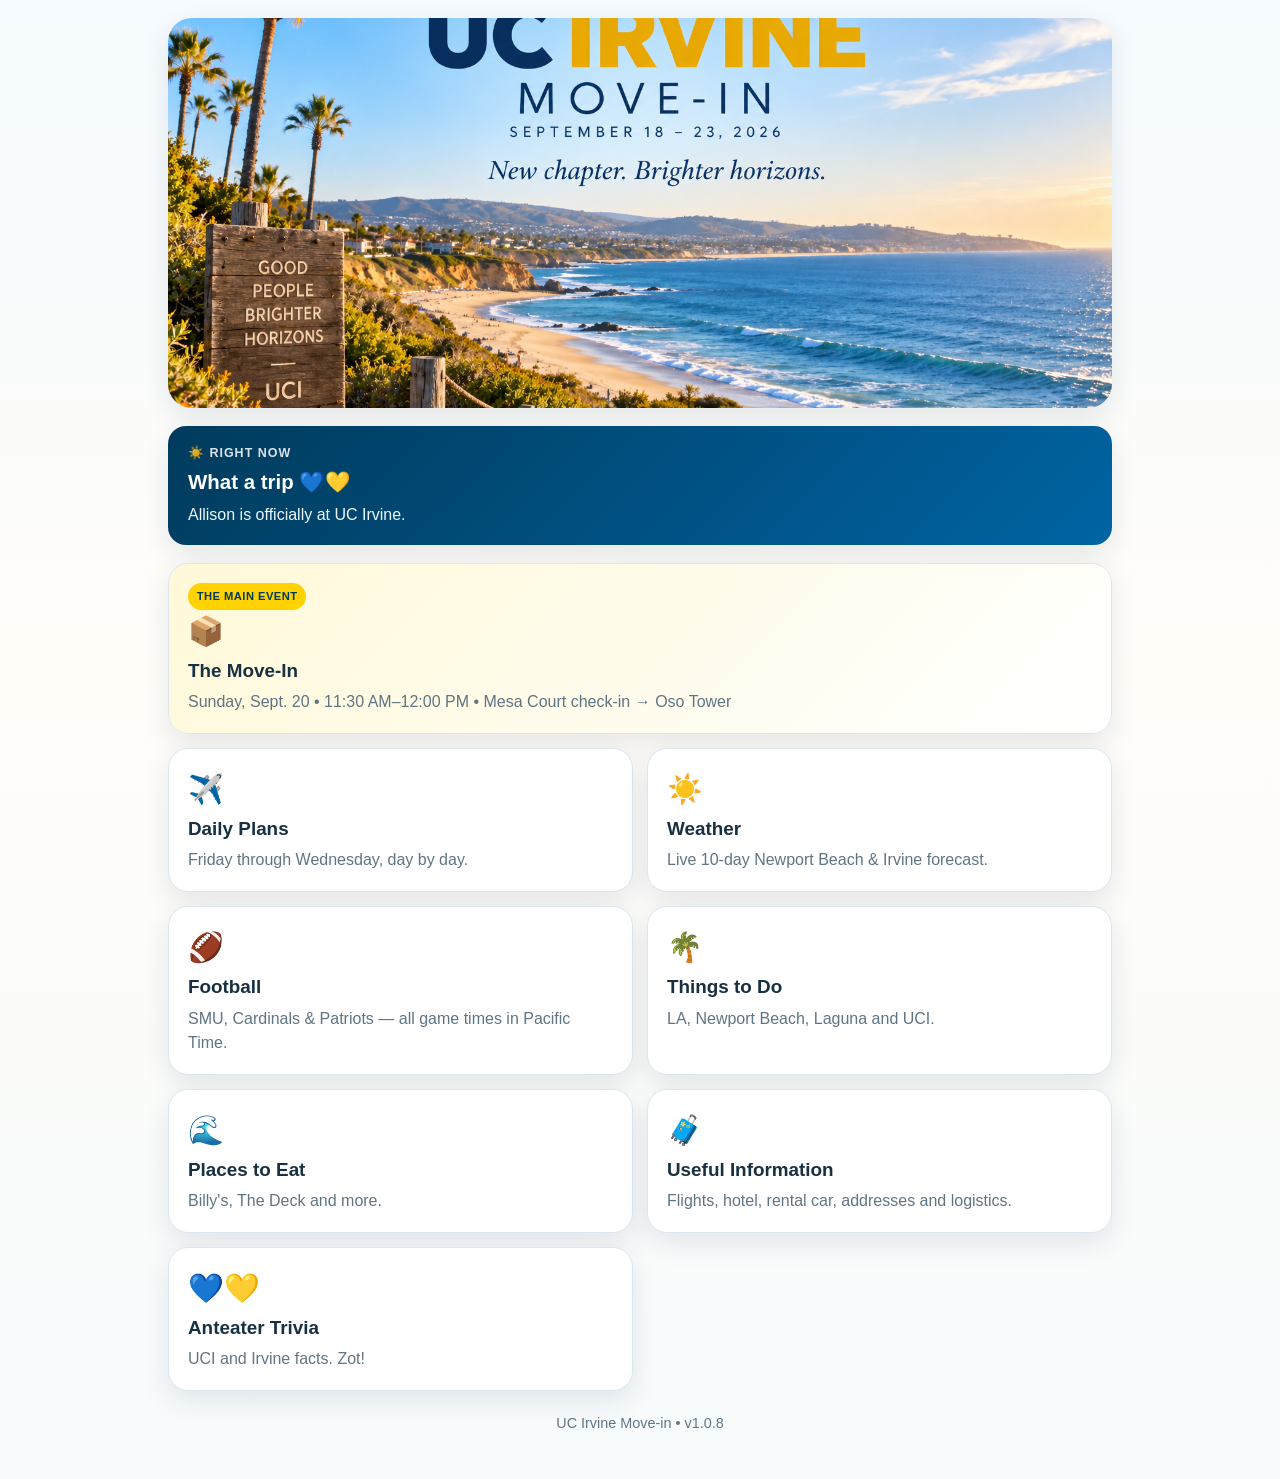
==== commit 26bf6384: "Add custom app icon and favicon in v1.0.8" ====
--- a/index.html
+++ b/index.html
@@ -1 +1 @@
-<!doctype html><html><head><meta charset="utf-8"><meta name="viewport" content="width=device-width,initial-scale=1"><title>UC Irvine Move-in</title><link rel="stylesheet" href="styles.css"></head><body><main class="wrap"><section class="hero hero-image" aria-label="UC Irvine Move-in, September 18–23, 2026"></section><section class="right-now"><div class="eyebrow">☀️ Right Now</div><strong id="right-now-text">California is coming</strong><div id="right-now-detail" class="right-now-detail"></div></section><section class="grid"><a class="card feature" href="move-in.html"><span class="badge">THE MAIN EVENT</span><div class="icon">📦</div><h3>The Move-In</h3><p>Sunday, Sept. 20 • 11:30 AM–12:00 PM • Mesa Court check-in → Oso Tower</p></a><a class="card" href="trip.html"><div class="icon">✈️</div><h3>Daily Plans</h3><p>Friday through Wednesday, day by day.</p></a><a class="card" href="weather.html"><div class="icon">☀️</div><h3>Weather</h3><p>Live 10-day Newport Beach & Irvine forecast.</p></a><a class="card" href="football.html"><div class="icon">🏈</div><h3>Football</h3><p>SMU, Cardinals & Patriots — all game times in Pacific Time.</p></a><a class="card" href="things.html"><div class="icon">🌴</div><h3>Things to Do</h3><p>LA, Newport Beach, Laguna and UCI.</p></a><a class="card" href="food.html"><div class="icon">🌊</div><h3>Places to Eat</h3><p>Billy's, The Deck and more.</p></a><a class="card" href="details.html"><div class="icon">🧳</div><h3>Useful Information</h3><p>Flights, hotel, rental car, addresses and logistics.</p></a><a class="card" href="trivia.html"><div class="icon">💙💛</div><h3>Anteater Trivia</h3><p>UCI and Irvine facts. Zot!</p></a></section><div class="footer">UC Irvine Move-in • v1.0.7</div></main><script src="app.js"></script></body></html>+<!doctype html><html><head><meta charset="utf-8"><meta name="viewport" content="width=device-width,initial-scale=1"><title>UC Irvine Move-in</title><link rel="stylesheet" href="styles.css"><link rel="icon" type="image/png" sizes="32x32" href="favicon-32.png"><link rel="icon" type="image/png" sizes="16x16" href="favicon-16.png"><link rel="shortcut icon" href="favicon.ico"><link rel="apple-touch-icon" sizes="180x180" href="apple-touch-icon.png"><link rel="manifest" href="manifest.webmanifest"><meta name="theme-color" content="#0072ce"></head><body><main class="wrap"><section class="hero hero-image" aria-label="UC Irvine Move-in, September 18–23, 2026"></section><section class="right-now"><div class="eyebrow">☀️ Right Now</div><strong id="right-now-text">California is coming</strong><div id="right-now-detail" class="right-now-detail"></div></section><section class="grid"><a class="card feature" href="move-in.html"><span class="badge">THE MAIN EVENT</span><div class="icon">📦</div><h3>The Move-In</h3><p>Sunday, Sept. 20 • 11:30 AM–12:00 PM • Mesa Court check-in → Oso Tower</p></a><a class="card" href="trip.html"><div class="icon">✈️</div><h3>Daily Plans</h3><p>Friday through Wednesday, day by day.</p></a><a class="card" href="weather.html"><div class="icon">☀️</div><h3>Weather</h3><p>Live 10-day Newport Beach & Irvine forecast.</p></a><a class="card" href="football.html"><div class="icon">🏈</div><h3>Football</h3><p>SMU, Cardinals & Patriots — all game times in Pacific Time.</p></a><a class="card" href="things.html"><div class="icon">🌴</div><h3>Things to Do</h3><p>LA, Newport Beach, Laguna and UCI.</p></a><a class="card" href="food.html"><div class="icon">🌊</div><h3>Places to Eat</h3><p>Billy's, The Deck and more.</p></a><a class="card" href="details.html"><div class="icon">🧳</div><h3>Useful Information</h3><p>Flights, hotel, rental car, addresses and logistics.</p></a><a class="card" href="trivia.html"><div class="icon">💙💛</div><h3>Anteater Trivia</h3><p>UCI and Irvine facts. Zot!</p></a></section><div class="footer">UC Irvine Move-in • v1.0.8</div></main><script src="app.js"></script></body></html>
